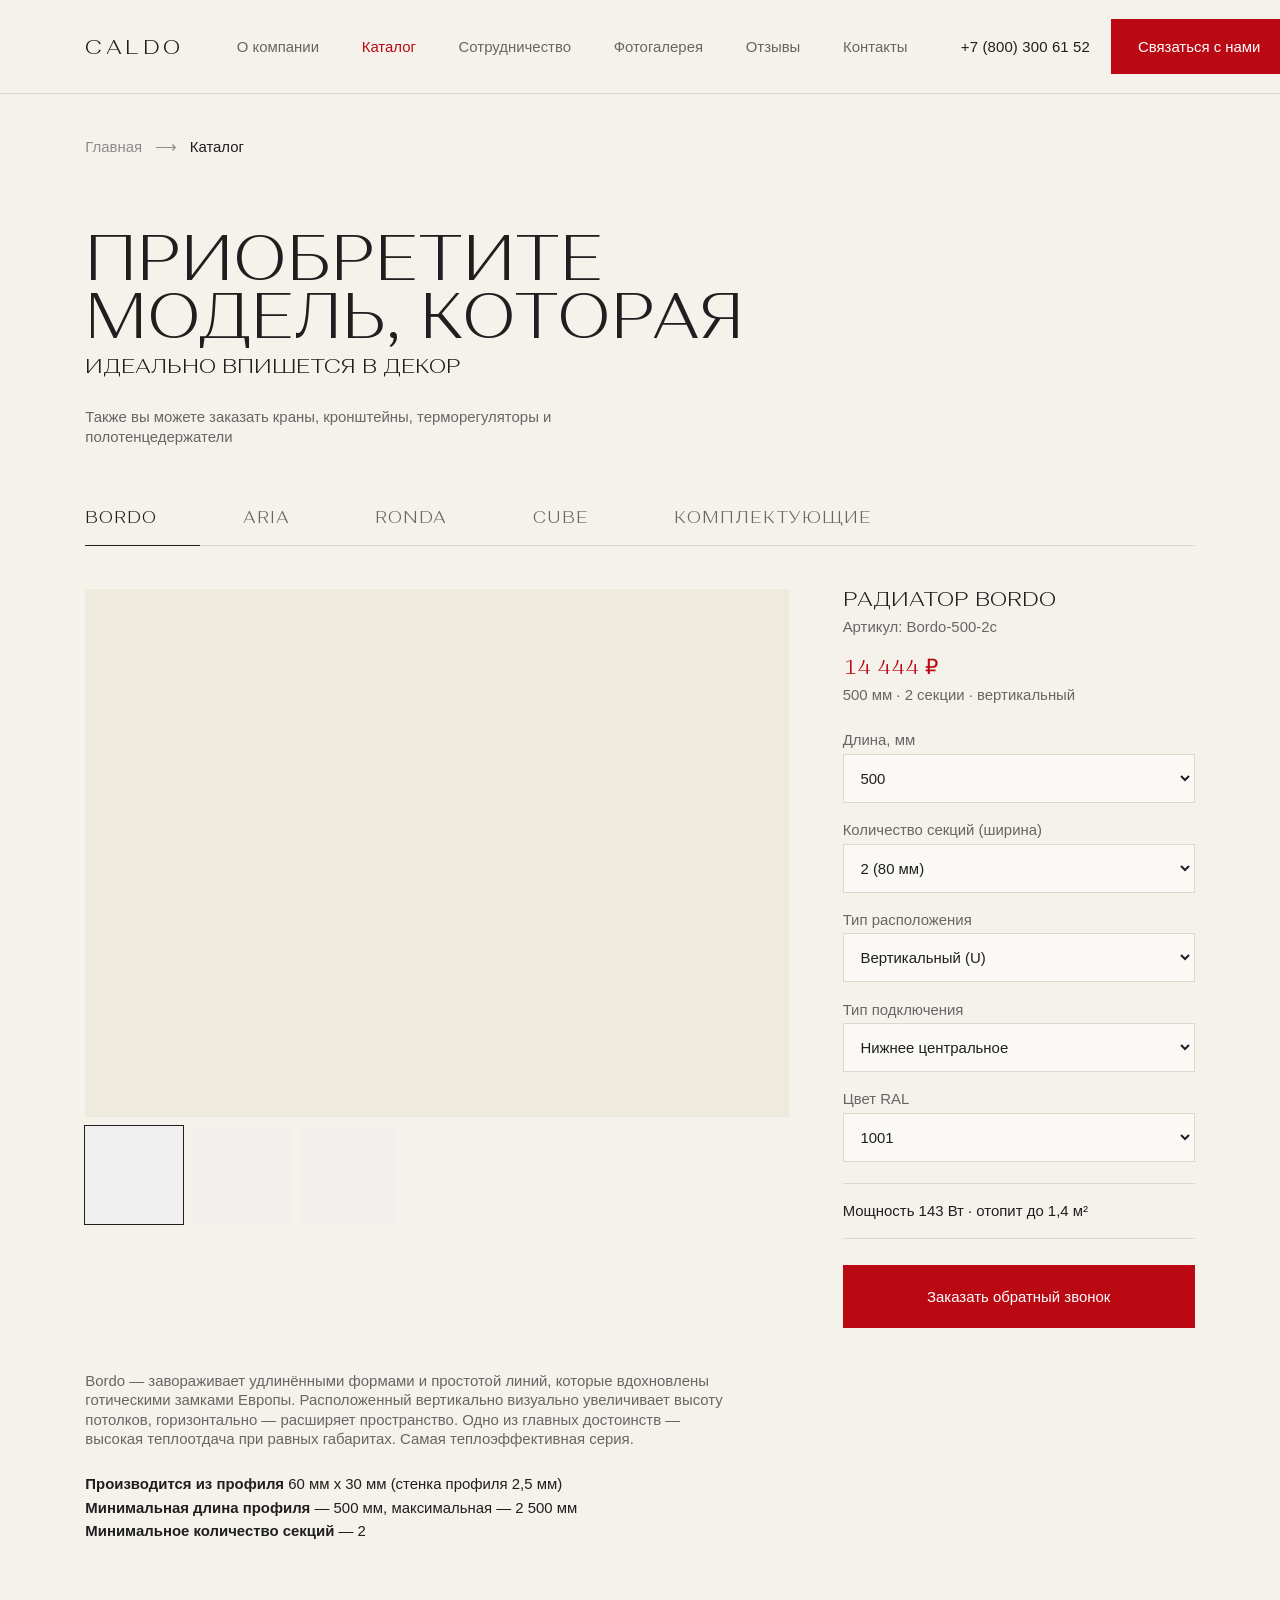
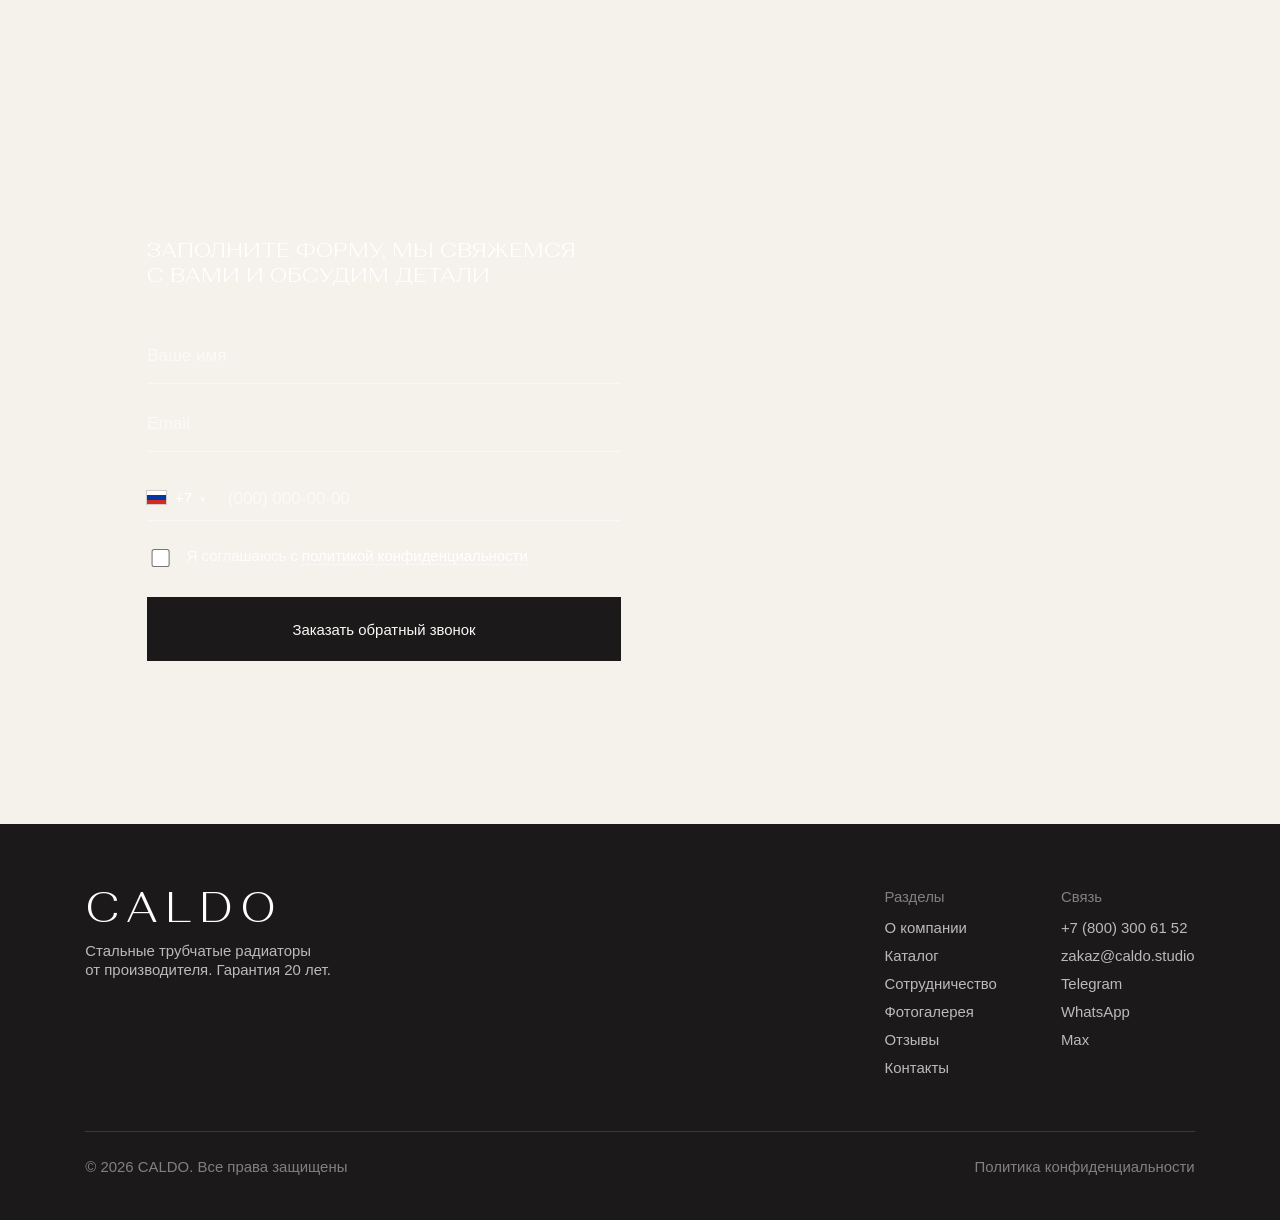
==== catalog.html @ fa59ad62 "Согласие на тёмной форме белым" ====
<!DOCTYPE html>
<html lang="ru">
<head>
<meta charset="utf-8">
<meta name="viewport" content="width=device-width, initial-scale=1">
<title>Каталог радиаторов CALDO — Bordo, Aria, Ronda, Cube</title>
<meta name="description" content="Четыре серии стальных трубчатых радиаторов: Bordo, Aria, Ronda, Cube. Длина 500–2500 мм, от 2 секций, любой цвет по каталогу RAL. Расчёт стоимости на месте.">

<!-- Tilda Sans — тот же источник, что и на текущем сайте caldo.studio.
     Подключён неблокирующим способом: если CDN тормозит, страница всё равно
     рисуется, а на машинах с установленным Tilda Sans шрифт берётся локально. -->
<link rel="preconnect" href="https://static.tildacdn.com" crossorigin>
<link rel="stylesheet" href="https://static.tildacdn.com/css/fonts-tildasans.css" media="print" onload="this.media='all'">
<noscript><link rel="stylesheet" href="https://static.tildacdn.com/css/fonts-tildasans.css"></noscript>
<link rel="stylesheet" href="assets/site.css?v=48">
</head>

<body>
<script>
/* Масштаб макета под ширину окна — то же, что делает модуль ANNEXX на сайте:
   сетка 1200 растягивается на всё окно. Ниже 1200 масштаб не трогаем,
   там работают брейкпоинты. */
(function () {
  var root = document.documentElement;
  function fit() {
    var w = root.clientWidth;
    root.style.setProperty('--k', w >= 1200 ? (w / 1200).toFixed(4) : '1');
  }
  fit();
  addEventListener('resize', fit, { passive: true });
})();
</script>

<header class="header header--solid header--static" id="header">
  <div class="shell header__inner">
    <a class="logo" href="index.html" aria-label="CALDO — на главную">Caldo</a>

    <nav class="nav" aria-label="Основная навигация">
      <ul class="nav__list">
        <li class="nav__item"><a class="nav__link" href="index.html">О компании</a></li>
    <li class="nav__item"><a class="nav__link" href="catalog.html" aria-current="page">Каталог</a></li>
    <li class="nav__item"><a class="nav__link" href="partners.html">Сотрудничество</a></li>
    <li class="nav__item"><a class="nav__link" href="gallery.html">Фотогалерея</a></li>
    <li class="nav__item"><a class="nav__link" href="reviews.html">Отзывы</a></li>
    <li class="nav__item"><a class="nav__link" href="contacts.html">Контакты</a></li>
      </ul>
    </nav>

    <div class="header__aside">
      <a class="header__phone" href="tel:+78003006152">+7 (800) 300 61 52</a>
      <a class="btn btn--primary" href="contacts.html">Связаться с нами</a>
      <button class="burger" id="burger" type="button" aria-expanded="false" aria-controls="menu" aria-label="Открыть меню разделов">
        <span></span><span></span><span></span>
      </button>
    </div>
  </div>
</header>

<div class="overlay" id="menu" data-open="false" aria-label="Разделы сайта">
  <ul class="overlay__list">
    <li><a class="overlay__link" href="index.html">О компании</a></li>
    <li><a class="overlay__link" href="catalog.html" aria-current="page">Каталог</a></li>
    <li><a class="overlay__link" href="partners.html">Сотрудничество</a></li>
    <li><a class="overlay__link" href="gallery.html">Фотогалерея</a></li>
    <li><a class="overlay__link" href="reviews.html">Отзывы</a></li>
    <li><a class="overlay__link" href="contacts.html">Контакты</a></li>
  </ul>
  <div class="overlay__contacts">
    <a href="tel:+78003006152">+7 (800) 300 61 52</a>
    <a href="mailto:zakaz@caldo.studio">zakaz@caldo.studio</a>
    <div class="overlay__messengers">
      <a href="https://t.me/caldo_studio" rel="noopener">Telegram</a>
      <a href="https://wa.me/79301040169" rel="noopener">WhatsApp</a>
      <a href="https://max.ru/id760404427099_bot" rel="noopener">Max</a>
    </div>
    <a class="btn btn--primary" href="contacts.html">Связаться с нами</a>
  </div>
</div>

<main id="top" class="page">
  <!-- Хлебные крошки: одинаковые на всех внутренних страницах -->
  <div class="shell">
    <p class="crumbs"><a href="index.html">Главная</a><span aria-hidden="true">⟶</span>Каталог</p>
  </div>

<!-- ============ ЛИНЕЙКИ ============
       Переделка блоков rec819904313 (заголовок) + rec819904314 (табы)
       + карточка серии t744 + описание t030 + аккордеоны t585.
       Правки по ТЗ: порядок Bordo → Aria → Ronda → Cube; вместо корзины
       «Заказать обратный звонок»; схемы подключения убраны; «купить» → «заказать». -->
  <section class="section" id="catalog">
    <div class="shell">
      <span class="section__label">Линейки</span>
      <h2 class="section__title">Приобретите модель, которая</h2>
      <p class="section__sub">идеально впишется в декор</p>
      <p class="section__note">
        Также вы можете заказать краны, кронштейны, терморегуляторы и полотенцедержатели
      </p>

      <!-- ПРАВКА ПО ТЗ: порядок серий по популярности. На сайте Ronda идёт первой -->
      <div class="tabs" role="tablist" aria-label="Линейки радиаторов">
        <button class="tab" role="tab" data-series="bordo" aria-selected="true">BORDO</button>
        <button class="tab" role="tab" data-series="aria" aria-selected="false">ARIA</button>
        <button class="tab" role="tab" data-series="ronda" aria-selected="false">RONDA</button>
        <button class="tab" role="tab" data-series="cube" aria-selected="false">CUBE</button>
        <button class="tab" role="tab" data-series="parts" aria-selected="false">КОМПЛЕКТУЮЩИЕ</button>
      </div>

      <div class="product" id="product">
        <div class="product__media">
          <div class="product__photo" id="prod-photo" role="img" aria-label="Фотография радиатора"></div>
          <div class="product__thumbs" id="prod-thumbs"></div>
        </div>

        <div class="product__info">
          <h3 class="product__name" id="prod-name">Радиатор Bordo</h3>
          <div class="product__sku" id="prod-sku">Артикул: Bordo-500-2c</div>

          <div class="product__price" id="prod-price">14 444 ₽</div>
          <div class="product__pricenote" id="prod-pricenote">500 мм · 2 секции · вертикальный</div>

          <div class="opts" id="prod-opts"></div>

          <!-- ПРАВКА ПО ТЗ: мощность на сайте — выпадающий список из ~120 значений,
               где доступно одно. Это результат расчёта, а не выбор: выводим строкой. -->
          <div class="product__result" id="prod-power">Мощность 143 Вт · отопит до 1,4 м²</div>

          <!-- ПРАВКА ПО ТЗ: вместо «Добавить в корзину» -->
          <a class="btn btn--primary btn--lg product__cta" href="contacts.html">Заказать обратный звонок</a>
        </div>
      </div>

      <!-- Текстовая часть как в оригинале: абзац про серию, три строки
           параметров с полужирными подписями, ниже примечания.
           Аккордеоны «Схемы подключения» и «Примеры в интерьере» убраны по ТЗ. -->
      <div class="product__desc" id="prod-desc"></div>
      <div class="params" id="prod-params"></div>
      <div class="notes" id="prod-notes"></div>

      <!-- ПРАВКА ПО ТЗ: «Схемы подключения» и «Примеры в интерьере» со старого
           сайта убраны целиком. -->

      <p class="note-warn" id="prod-warn"></p>
    </div>
  </section>

  <!-- Заявка. Тот же блок, что на контактах: снимок во всю полосу,
       форма поверх слева. -->
  <section class="section section--cform">
    <div class="cform">
      <div class="cform__ph" role="img" aria-label="Радиатор CALDO на тёмной стене"
           style="background-image: url('https://static.tildacdn.com/tild3236-3963-4439-b230-333036323033/ronda_1920_768_2.png')"></div>
      <div class="cform__inner">
        <p class="cform__lead">Заполните форму, мы&nbsp;свяжемся с&nbsp;вами и&nbsp;обсудим детали</p>
        <form class="form form--dark cform__form" novalidate>
          <div class="field">
            <label class="visually-hidden" for="cat-name">Ваше имя</label>
            <input id="cat-name" name="name" type="text" autocomplete="name" placeholder="Ваше имя" required>
          </div>
          <div class="field">
            <label class="visually-hidden" for="cat-email">Email</label>
            <input id="cat-email" name="email" type="email" autocomplete="email" placeholder="Email">
          </div>
          <div class="field field--phone">
            <label class="visually-hidden" for="cat-phone">Телефон</label>
            <span class="field__code" aria-hidden="true">+7</span>
            <input id="cat-phone" name="phone" type="tel" autocomplete="tel" placeholder="(000) 000-00-00" required>
          </div>
          <label class="consent">
            <input type="checkbox" name="consent" required>
            <span>Я соглашаюсь с <a href="#">политикой конфиденциальности</a></span>
          </label>
          <button class="btn btn--dark btn--lg" type="submit">Заказать обратный звонок</button>
        </form>
      </div>
    </div>
  </section>
</main>

<footer class="footer">
  <div class="shell">
    <div class="footer__top">
      <div>
        <div class="footer__logo">Caldo</div>
        <p>Стальные трубчатые радиаторы<br>от производителя. Гарантия 20 лет.</p>
      </div>
      <div class="footer__cols">
        <div class="footer__col">
          <h4>Разделы</h4>
          <ul>
            <li><a href="index.html">О компании</a></li>
            <li><a href="catalog.html">Каталог</a></li>
            <li><a href="partners.html">Сотрудничество</a></li>
            <li><a href="gallery.html">Фотогалерея</a></li>
            <li><a href="reviews.html">Отзывы</a></li>
            <li><a href="contacts.html">Контакты</a></li>
          </ul>
        </div>
        <div class="footer__col">
          <h4>Связь</h4>
          <ul>
            <li><a href="tel:+78003006152">+7 (800) 300 61 52</a></li>
            <li><a href="mailto:zakaz@caldo.studio">zakaz@caldo.studio</a></li>
            <li><a href="https://t.me/caldo_studio" rel="noopener">Telegram</a></li>
            <li><a href="https://wa.me/79301040169" rel="noopener">WhatsApp</a></li>
            <li><a href="https://max.ru/id760404427099_bot" rel="noopener">Max</a></li>
          </ul>
        </div>
      </div>
    </div>
    <div class="footer__bottom">
      <span>© 2026 CALDO. Все права защищены</span>
      <a href="#">Политика конфиденциальности</a>
    </div>
  </div>
</footer>

<script src="assets/site.js?v=48"></script>
</body>
</html>
---- assets/site.css ----
/* ============================================================
   CALDO · прототип по ТЗ
   Токены — из дизайн-системы CALDO (31 переменная, см. AUDIT_LEGACY.md)
   ============================================================ */

/* Alethia Next — лицензионный веб-шрифт из поставки клиента.
   Лицензия: prototype/fonts/Web Font EULA 1.7.1.txt */
@font-face {
  font-family: 'Alethia Next Web';
  /* Файл взят с сайта клиента: поставка в prototype/fonts была другой
     сборкой — та же гарнитура, но у́же на 13 %, из-за чего заголовки
     набирались короче оригинала и иначе переносились. */
  src: url('../fonts/AlethiaNext-Light.woff') format('woff'),
       url('../fonts/alethianext-light-webfont.woff2') format('woff2');
  font-weight: 300;
  font-style: normal;
  font-display: swap;
}
/* Курсив: им набраны буквы «а» в «функционАльность» и «годА» — на сайте
   это отдельный шрифтовой файл, а не наклон, сделанный браузером */
@font-face {
  font-family: 'Alethia Next Web';
  src: url('../fonts/AlethiaNext-LightIta.woff') format('woff'),
       url('../fonts/alethianext-lightitalic-webfont.woff2') format('woff2');
  font-weight: 300;
  font-style: italic;
  font-display: swap;
}

:root {
  /* --- цвет: палитра ДС --- */
  --primary:      #1f1f1f;
  --dark:         #1b1919;
  --dark-hover:   #363636;
  --mid:          #3b3b3b;
  --muted:        #666666;
  --disabled:     #8c8c8c;
  --border:       #ded7cb;   /* тёплая граница вместо нейтральной */
  /* ТЗ: «тёплый оттенок бежеватый, но тогда ВЕЗДЕ, на всех блоках».
     На сайте бежа нет: 30 блоков залиты #f7f9f8, а body — чистый #ffffff,
     он и просвечивает «белыми участками». Здесь один фон на всю страницу. */
  --bg-light:     #f5f2ec;   /* основной беж */
  --bg-subtle:    #efeade;   /* беж на полтона глубже — подложки */
  --card:         #fbf9f5;   /* поверхности: карточки, поля, селекты */
  --white:        #ffffff;
  --accent:       #bb0914;   /* фирменный красный ДС */
  --accent-dark:  #8f0710;

  /* --- шкала отступов ДС --- */
  --s1: 4px;  --s2: 8px;  --s3: 12px; --s4: 16px; --s5: 20px;
  --s6: 24px; --s8: 30px; --s10: 40px; --s12: 50px;
  --s16: 60px; --s20: 80px; --s24: 100px;

  --radius-none: 0;
  --radius-sm: 4px;
  --radius-full: 9999px;

  --shell: 1200px;              /* ДС: контейнер 1200 */
  --gutter: var(--s20);         /* ДС: поле слева 80 */


  /* Рёбра: шаг вертикальных волосков = ритм секций радиатора */
  --rib-color: rgba(31, 31, 31, .07);

  /* Главная картинка. Заменяется одной строкой, когда заказчик пришлёт 3D. */
  /* Снимок первого экрана заменён по ТЗ: радиатор виден чётко */
  --hero-image: url('img/hero-kitchen.png');   /* путь считается от site.css */

  --font-display: 'Alethia Next Web', 'Alethia Next', 'AlethiaNext', Georgia, serif;
  --font-body: 'TildaSans', 'Tilda Sans', -apple-system, 'Segoe UI', Roboto, sans-serif;

  --header-h: 88px;
}

*, *::before, *::after { box-sizing: border-box; }

html { scroll-behavior: smooth; scroll-padding-top: var(--header-h); }
@media (prefers-reduced-motion: reduce) { html { scroll-behavior: auto; } }

/* ============================================================
   Масштаб макета. На сайте стоит модуль ANNEXX: макет нарисован на
   сетке 1200 и растягивается на всю ширину окна — при окне 1424
   всё крупнее в 1,19 раза. Без этого прототип выглядит у́же оригинала.
   Коэффициент считает скрипт внизу страницы.
   ============================================================ */
html { overflow-y: scroll; }   /* иначе появление полосы меняет ширину и масштаб пляшет */
body { zoom: var(--k, 1); }

body {
  margin: 0;
  background: var(--bg-light);
  color: var(--primary);
  font-family: var(--font-body);
  font-weight: 300;
  font-size: 14px;    /* ДС: основной текст 14 / 18 */
  line-height: 1.3;
  -webkit-font-smoothing: antialiased;
}

img { max-width: 100%; display: block; }
a { color: inherit; }

:focus-visible {
  outline: 2px solid var(--accent);
  outline-offset: 3px;
}

.shell {
  width: 100%;
  max-width: var(--shell);
  margin-inline: auto;
  padding-inline: var(--gutter);
}

.visually-hidden {
  position: absolute; width: 1px; height: 1px;
  margin: -1px; padding: 0; overflow: hidden;
  clip: rect(0 0 0 0); white-space: nowrap; border: 0;
}

/* ============================================================
   Шапка
   Решение по навигации: >=960 — полоса, <960 — бургер и оверлей.
   Представления взаимоисключающие, дублирования нет.
   ============================================================ */
.header {
  position: fixed;
  inset: 0 0 auto 0;
  z-index: 100;
  height: var(--header-h);
  display: flex;
  align-items: center;
  transition: background-color .3s ease, border-color .3s ease;
  border-bottom: 1px solid transparent;
}
.header--solid {
  background: rgba(245, 242, 236, .92);
  backdrop-filter: blur(12px);
  border-bottom-color: var(--border);
}
.header__inner {
  display: flex;
  align-items: center;
  gap: var(--s8);
  width: 100%;
}

.logo {
  font-family: var(--font-display);
  font-weight: 300;
  font-size: 20px; line-height: 1;
  letter-spacing: .16em;
  text-transform: uppercase;
  text-decoration: none;
  color: var(--white);
  transition: color .3s ease;
  flex: 0 0 auto;
}
.header--solid .logo { color: var(--primary); }

.nav { margin-inline: auto; }
.nav__list {
  display: flex;
  align-items: center;
  list-style: none;
  margin: 0;
  padding: 0;
}
.nav__link {
  display: block;
  padding: var(--s2) var(--s5);
  font-size: 14px;
  line-height: 1.3;
  white-space: nowrap;           /* «О компании» ломалось на две строки */
  text-decoration: none;
  color: rgba(255,255,255,.88);
  transition: color .2s ease;
}
.header--solid .nav__link { color: var(--muted); }
.nav__link:hover { color: var(--white); }
.header--solid .nav__link:hover { color: var(--accent); }

.header__aside {
  display: flex;
  align-items: center;
  gap: var(--s5);
  flex: 0 0 auto;
}
.header__phone {
  font-size: 14px;
  letter-spacing: .01em;
  text-decoration: none;
  white-space: nowrap;
  color: var(--white);
  transition: color .2s ease;
}
.header--solid .header__phone { color: var(--primary); }
.header__phone:hover { color: var(--accent); }

/* Кнопки */
.btn {
  display: inline-flex;
  align-items: center;
  justify-content: center;
  gap: var(--s2);
  padding: 16px var(--s6);
  line-height: 18px;
  border: 1px solid transparent;
  border-radius: var(--radius-none);
  font-family: var(--font-body);
  font-weight: 300;
  font-size: 14px;   /* ДС: кнопка TildaSans 14 */
  text-decoration: none;
  white-space: nowrap;
  cursor: pointer;
  transition: background-color .2s ease, color .2s ease, border-color .2s ease;
}
.btn--primary { background: var(--accent); color: var(--white); }
.btn--primary:hover { background: var(--accent-dark); }
.btn--light { background: var(--card); color: var(--primary); }
/* Было: на ховере кнопка становилась почти чёрной и растворялась
   в тёмном первом экране. Красный виден на любой подложке. */
.btn--light:hover { background: var(--accent); color: var(--white); }
.btn--dark { background: var(--primary); color: var(--card); }
.btn--dark:hover { background: #363636; color: var(--white); }
.btn--ghost { background: transparent; color: var(--primary); border-color: var(--primary); }
.btn--ghost:hover { background: var(--primary); color: var(--white); }
.btn--lg { padding: 20px var(--s10); font-size: 14px; }

/* Бургер */
.burger {
  display: none;
  width: 44px; height: 44px;
  padding: 0;
  background: none;
  border: 0;
  cursor: pointer;
  position: relative;
}
.burger span {
  position: absolute;
  left: 10px;
  width: 24px; height: 1px;
  background: var(--white);
  transition: transform .3s ease, opacity .2s ease, background-color .3s ease;
}
.header--solid .burger span { background: var(--primary); }
.burger span:nth-child(1) { top: 17px; }
.burger span:nth-child(2) { top: 22px; }
.burger span:nth-child(3) { top: 27px; }
.burger[aria-expanded="true"] span { background: var(--primary); }
.burger[aria-expanded="true"] span:nth-child(1) { transform: translateY(5px) rotate(45deg); }
.burger[aria-expanded="true"] span:nth-child(2) { opacity: 0; }
.burger[aria-expanded="true"] span:nth-child(3) { transform: translateY(-5px) rotate(-45deg); }

/* Поле в 80 держим только на широком экране — ДС даёт его для ≥1200 */
@media (max-width: 1199px) { :root { --gutter: var(--s10); } }

@media (max-width: 959px) {
  :root { --header-h: 72px; --gutter: var(--s5); }
  .nav, .header__aside .header__phone, .header__aside .btn { display: none; }
  /* бургер лежит внутри header__aside, поэтому вправо прижимаем сам
     блок: без этого он вставал вплотную к логотипу */
  .header__aside { margin-left: auto; }
  .burger { display: block; }
}

/* Мобильный оверлей — то же меню, второе состояние */
.overlay {
  position: fixed;
  inset: 0;
  z-index: 90;
  background: var(--bg-light);
  padding: calc(var(--header-h) + var(--s8)) var(--s5) var(--s10);
  display: flex;
  flex-direction: column;
  gap: var(--s6);
  overflow-y: auto;
  transform: translateX(100%);
  transition: transform .35s cubic-bezier(.4, 0, .2, 1);
}
.overlay[data-open="true"] { transform: translateX(0); }
.overlay__list { list-style: none; margin: 0; padding: 0; }
.overlay__list li + li { border-top: 1px solid var(--border); }
.overlay__link {
  display: block;
  padding: var(--s4) 0;
  font-family: var(--font-display);
  font-size: 24px;
  letter-spacing: .02em;
  text-transform: uppercase;
  text-decoration: none;
}
.overlay__contacts { display: flex; flex-direction: column; gap: var(--s3); margin-top: auto; }
.overlay__contacts a { text-decoration: none; font-size: 16px; }
.overlay__messengers { display: flex; gap: var(--s4); flex-wrap: wrap; }
.overlay__messengers a { font-size: 14px; color: var(--muted); }
@media (min-width: 960px) { .overlay { display: none; } }

/* ============================================================
   Первый экран
   ТЗ: картинка по длине на страницу, фокус на радиатор,
   заголовок с кнопкой действия, подложка под текстом.
   ============================================================ */
.hero {
  position: relative;
  min-height: calc(100svh / var(--k, 1));
  display: flex;
  align-items: flex-end;
  overflow: hidden;
  color: var(--white);
}
.hero__media {
  position: absolute;
  inset: 0;
  background-image: var(--hero-image);
  background-size: cover;
  background-position: 62% center;   /* кадр держит радиатор в правой трети */
  transform: scale(1.06);
  animation: heroZoom 1.6s cubic-bezier(.22, 1, .36, 1) forwards;
}
@keyframes heroZoom { to { transform: scale(1); } }

/* На телефоне кадр 1:1 обрезается по высоте, и при 62 % в окно попадала
   кухня, а радиатор уходил за правый край. Смещаем кадр на него — ТЗ
   требует, чтобы на первом экране был виден именно радиатор. */
@media (max-width: 639px) {
  .hero__media { background-position: 78% 45%; }
}

/* Подложка: слева плотнее — там текст. Требование ТЗ про читаемость. */
.hero__scrim {
  position: absolute;
  inset: 0;
  background:
    /* слева, под текстом, интерьер уходит в тень; справа радиатор остаётся
       в фокусе — затемнение туда почти не доходит */
    linear-gradient(96deg, rgba(20,19,19,.88) 0%, rgba(20,19,19,.78) 30%, rgba(20,19,19,.42) 52%, rgba(20,19,19,.06) 68%, rgba(20,19,19,0) 82%),
    linear-gradient(180deg, rgba(20,19,19,.45) 0%, rgba(20,19,19,0) 26%, rgba(20,19,19,0) 68%, rgba(20,19,19,.4) 100%);
}
.hero__inner {
  position: relative;
  z-index: 2;
  width: 100%;
  padding-top: calc(var(--header-h) + var(--s16));
  padding-bottom: var(--s10);
}
.hero__content { max-width: 780px; }

.eyebrow {
  display: block;
  font-size: 14px; line-height: 17px;    /* ДС: надзаголовок */
  color: rgba(255,255,255,.72);
  margin: 0 0 var(--s6);
}
.hero__title {
  font-family: var(--font-display);
  font-weight: 300;
  font-size: 104px;
  line-height: .96;
  letter-spacing: -.01em;
  text-transform: uppercase;
  margin: 0 0 var(--s6);
  text-shadow: 0 2px 40px rgba(27,25,25,.35);
}
.hero__lead {
  font-size: 20px; line-height: 18px;    /* ДС: подзаголовок 20 / 18 */
  color: rgba(255,255,255,.9);
  max-width: none;
  margin: 0 0 var(--s10);
}
.hero__actions {
  display: flex;
  align-items: center;
  gap: var(--s6);
  flex-wrap: wrap;
}
.hero__phone {
  font-size: 14px; line-height: 18px;
  text-decoration: none;
  color: var(--white);
  border-bottom: 1px solid rgba(255,255,255,.35);
  padding-bottom: 2px;
  transition: border-color .2s ease;
}
.hero__phone:hover { border-bottom-color: var(--white); }

/* Появление первого экрана */
.reveal { opacity: 0; transform: translateY(18px); animation: reveal .8s cubic-bezier(.22,1,.36,1) forwards; }
.reveal--1 { animation-delay: .15s; }
.reveal--2 { animation-delay: .28s; }
.reveal--3 { animation-delay: .40s; }
.reveal--4 { animation-delay: .52s; }
@keyframes reveal { to { opacity: 1; transform: none; } }

@media (prefers-reduced-motion: reduce) {
  .reveal { opacity: 1; transform: none; animation: none; }
  .hero__media { transform: none; animation: none; }
  .overlay { transition: none; }
}

/* ============================================================
   Секции-заглушки под остальные разделы ТЗ
   ============================================================ */
.section {
  position: relative;
  z-index: 2;
  padding-block: 50px 100px;    /* ДС: линия-разделитель на 50 от верха блока */
}
/* Разделитель над блоком: короткая линия ~700, а не полоса во всю ширину */
.rule, .section > .shell::before {
  content: "";
  display: block; height: 1px;
  width: calc(100% + var(--gutter));   /* от поля до края окна, как в оригинале */
  background: var(--primary); opacity: .1;
  margin-bottom: 31px;          /* ДС: надзаголовок на 81 */
}
#about > .shell::before { content: none; }
#about { padding-top: 0; }   /* артборд сам держит вертикаль от нуля */

.section__head {
  display: flex;
  align-items: baseline;
  justify-content: space-between;
  gap: var(--s6);
  flex-wrap: wrap;
  margin-bottom: var(--s10);
}
/* ДС: надзаголовок раздела — TildaSans 14/17, opacity .45, обычный регистр */
.section__label {
  display: block;
  font-size: 14px;
  line-height: 17px;
  color: var(--primary);
  opacity: .45;
}
.section__title {
  font-family: var(--font-display);
  font-weight: 300;
  font-size: 60px;                       /* ДС: 60 / 40 / 40 / 28 */
  line-height: .9;
  text-transform: uppercase;
  max-width: 700px;             /* ДС: перенос как в оригинале */
  margin: var(--s10) 0 0;       /* ДС: надзаголовок 81 → H2 138 */
  flex: 1 1 100%;
}
.section__sub {
  font-family: var(--font-display);
  font-weight: 300;
  font-size: 20px;                       /* ДС: 20 / 18 / 18 / 16 */
  line-height: .9;
  text-transform: uppercase;
  max-width: 700px;
  margin: 10px 0 var(--s8);     /* ДС: H2 246 → подзаголовок 256 */
}
.section__note { max-width: 62ch; color: var(--muted); font-size: 14px; line-height: 1.3; margin: 0 0 var(--s8); }


/* ============================================================
   О компании — артборд rec819904307 по координатам сетки 1200.
   Замерено с живого сайта: высота блока 911, фото 80/29 и 780/312,
   линия 416/40, надзаголовок 81, H2 138 шириной 580, подзаголовок 256,
   стрелки 409, абзацы 443, цифры 548 и 700, линии 612 и 764.
   ============================================================ */
.abx { position: relative; width: 1200px; height: 911px; margin-inline: auto; overflow: hidden; }
.abx > * { position: absolute; margin: 0; }

.abx__ph { background-size: cover; background-position: center; }
.abx__ph--1 { left: 80px;  top: 29px;  width: 270px; height: 360px; }
.abx__ph--2 { left: 780px; top: 312px; width: 342px; height: 410px; }

.abx__rule  { left: 416px; top: 40px;  width: 1200px; height: 1px; background: var(--primary); opacity: .1; }
.abx__label { left: 416px; top: 81px;  width: 300px; }
.abx__title { left: 410px; top: 138px; width: 580px; }
.abx__sub   { left: 414px; top: 256px; width: 430px; }
.abx__sub em { font-style: italic; }

.abx__arrow { width: 22px; height: 22px; color: var(--primary); top: 409px; }
.abx__arrow--1 { left: 75px; }
.abx__arrow--2 { left: 411px; }

.abx__p { top: 443px; font-size: 14px; line-height: 18px; }
.abx__p--1 { left: 80px;  width: 258px; }
.abx__p--2 { left: 416px; width: 298px; }

/* Пара «цифра — линия — подпись». Координаты из артборда: 548 и 700
   по вертикали, 77 и 412 по горизонтали. */
.abx__stat { display: grid; gap: 0; align-content: start; width: 260px; }
.abx__stat--1 { left: 77px;  top: 548px; }
.abx__stat--2 { left: 412px; top: 548px; }
.abx__stat--3 { left: 76px;  top: 700px; }
.abx__stat--4 { left: 412px; top: 700px; }

.abx__v {
  font-family: var(--font-display); font-weight: 300;
  font-size: 60px; line-height: 54px;
  font-variant-numeric: tabular-nums;
}

.abx__stat .abx__hr { position: static; width: 250px; margin: var(--s5) 0 var(--s3); }
.abx__hr { width: 250px; height: 1px; border: 0; background: var(--primary); opacity: .1; }

.abx__c { font-size: 14px; line-height: 18px; }

/* Ниже 1200 артборд разворачивается в поток.
   Фотографии уходят вниз, под цифры: на узком экране снимок над
   заголовком висел сам по себе — непонятно, к какому блоку он
   относится. В оригинале мобильной версии фото тоже идёт после цифр,
   как иллюстрация к уже прочитанному. */
@media (max-width: 1199px) {
  .abx {
    width: auto; height: auto; padding-inline: var(--gutter);
    display: grid; grid-template-columns: 1fr 1fr; gap: var(--s8) var(--s10);
    align-items: start;
  }
  .abx > * { position: static !important; width: auto !important; }
  /* Порядок — как в мобильной версии сайта: заголовок, оба абзаца со
     стрелками, первый снимок, цифры, второй снимок. Цифры идут по
     колонкам десктопа (20 000 и 215 слева, 6 500 и 50 справа), а не
     построчно — иначе на планшете пары разъезжаются. */
  .abx__rule     { order: 1; grid-column: 1 / span 2; }
  .abx__label    { order: 2; grid-column: 1 / span 2; }
  .abx__title    { order: 3; grid-column: 1 / span 2; }
  .abx__sub      { order: 4; grid-column: 1 / span 2; }
  .abx__arrow--1 { order: 5; }
  .abx__p--1     { order: 6; }
  .abx__arrow--2 { order: 7; }
  .abx__p--2     { order: 8; }
  .abx__ph--1    { order: 9;  grid-column: 1 / span 2; }
  .abx__stat--1  { order: 10; }
  .abx__stat--3  { order: 11; }
  .abx__stat--2  { order: 12; }
  .abx__stat--4  { order: 13; }
  .abx__ph--2    { order: 14; grid-column: 1 / span 2; }
  /* Вертикальный кадр 3:4 занимал почти весь экран телефона */
  .abx__ph { height: auto !important; aspect-ratio: 4 / 3; }
  .abx__arrow { width: 22px !important; height: 22px; margin-bottom: calc(-1 * var(--s4)); }
  .abx__stat .abx__hr { width: 100%; }
}
@media (max-width: 639px) {
  .abx { grid-template-columns: 1fr; }
  .abx > * { grid-column: 1; }
}

/* ============================================================
   Преимущества — композиция сайта, но короче оригинала:
   свой разделитель и заголовок, вертикальная линия с красным
   маркером посередине, пункты справа от неё, фотографии по краям.
   Кегли пунктов — как в оригинале: 16 / 21 капсом и 14 / 18.
   ============================================================ */
.advs { margin-top: var(--s24); }
.advs__lead {
  font-family: var(--font-display); font-weight: 300;
  font-size: 20px; line-height: 18px;    /* ДС: подзаголовок */
  text-transform: uppercase;
  max-width: 700px;
  margin: 10px 0 0;
}
.advs__body {
  display: grid;
  grid-template-columns: 340px 1fr 300px;
  column-gap: var(--s12);
  align-items: start;
  margin-top: var(--s16);
}
.advs__media { display: grid; gap: var(--s12); }
.advs__media--r { padding-top: var(--s24); }
.advs__ph { background-size: cover; background-position: center; }

/* Лента пунктов: линия слева, маркер едет по ней при скролле */
.advs__list {
  position: relative;
  border-left: 1px solid var(--border);
  padding-left: var(--s10);
  display: grid; gap: var(--s16);
}
.advs__list .adv__runner { position: absolute; left: -7px; top: 0; }

/* ============================================================
   О продукции — один блок вместо трёх кусков вразброс.
   Три колонки сетки 1200: факты · гарантия · сертификат.
   Гарантия набрана тем же приёмом, что цифры «О компании»
   (ui/counter из UI Kit: Alethia 60), поэтому блок читается
   как часть страницы, а не как вставка.
   ============================================================ */
.prod { margin-top: var(--s24); }
.prod__body {
  display: grid; grid-template-columns: 500px 1fr;
  column-gap: 0; align-items: start;
  margin-top: var(--s8);
}
.prod__col { display: grid; align-content: start; }
.prod__col--facts { width: 460px; }
.prod__col--term  { width: 300px; }

/* Поинты «О продукции»: величина — что это — пояснение.
   Тот же приём, что в уровнях вознаграждения, только вдвое мельче:
   30 против 60, блок вспомогательный и не должен спорить с заголовком. */
.prod__points {
  list-style: none; margin: 0; padding: 0;
  display: grid; grid-template-columns: 1fr 1fr; gap: var(--s8) var(--s6);
}
.prod__points li { display: grid; gap: var(--s1); }
.prod__pt-v {
  font-family: var(--font-display); font-weight: 300;
  font-size: 30px; line-height: 27px;
  font-variant-numeric: tabular-nums;
}
.prod__pt-n { font-size: 14px; line-height: 18px; }
.prod__pt-t { font-size: 14px; line-height: 18px; color: var(--muted); }

/* Контакты коротко — вместо ссылки-повтора «Контакты» */
.prod__contacts {
  margin: var(--s10) 0 0;
  display: grid; grid-template-columns: 120px 1fr; gap: var(--s3) var(--s5);
  font-size: 14px; line-height: 18px;
}
.prod__contacts dt { color: var(--muted); }
.prod__contacts dd { margin: 0; }
.prod__contacts a { color: inherit; text-decoration: none; border-bottom: 1px solid var(--border); }
.prod__contacts a:hover { color: var(--accent); border-bottom-color: var(--accent); }

/* Заявка справа от фактов. Поля те же, что в форме контактов */
.prod__col--form { width: 460px; }
.prod__col--form .form { max-width: none; }
/* Надзаголовок — первая строка каждой колонки, поэтому «О продукции»
   и «Оставить заявку» стоят на одной линии */
.prod__col > .section__label { display: block; margin-bottom: var(--s8); }

@media (max-width: 1199px) {
  .prod__body { grid-template-columns: 1fr 1fr; row-gap: var(--s12); column-gap: var(--s10); }
  .prod__col--facts, .prod__col--form { width: auto; }
}
@media (max-width: 639px) {
  .prod__body { grid-template-columns: 1fr; }
}

/* Ниже 1200 фотографии и пункты чередуются — фото, пункт, фото, пункт,
   как в мобильной версии сайта. Раньше все четыре снимка стояли
   отдельными пачками до и после текста и ни к чему не относились.
   display: contents вынимает фото и пункты из своих контейнеров,
   и они становятся соседями в одной колонке. */
@media (max-width: 1199px) {
  /* align-items из базового правила — start; во флексе это схлопнуло бы
     фото по ширине до нуля, а с ним и высоту по aspect-ratio */
  .advs__body { display: flex; flex-direction: column; gap: var(--s10); align-items: stretch; }
  .advs__media, .advs__list { display: contents; }
  .advs__list .adv__runner { display: none; }   /* бегунок живёт на линии, а линии тут нет */
  .advs__media--r { padding-top: 0; }
  .advs__ph { aspect-ratio: 4 / 3 !important; }

  .advs__media--l .advs__ph:nth-of-type(1) { order: 1; }
  .advs__list .adv__item:nth-of-type(1)    { order: 2; }
  .advs__media--l .advs__ph:nth-of-type(2) { order: 3; }
  .advs__list .adv__item:nth-of-type(2)    { order: 4; }
  .advs__media--r .advs__ph:nth-of-type(1) { order: 5; }
  .advs__list .adv__item:nth-of-type(3)    { order: 6; }
  .advs__media--r .advs__ph:nth-of-type(2) { order: 7; }
  .advs__list .adv__item:nth-of-type(4)    { order: 8; }

  .prod__body { grid-template-columns: 1fr; row-gap: var(--s10); }
}
@media (max-width: 639px) {
  .docs__row { grid-template-columns: 1fr; }
}

/* Преимущества — композиция блока rec819904311: фотоколлаж по краям,
   в центре вертикальная линия с красным маркером и четыре пункта */
.adv__ph { background-size: cover; background-position: center; }
.adv__list { position: relative; }
/* Красный маркер едет по линии при скролле — как в оригинале */
.adv__runner {
  position: absolute;
  left: calc(-1 * var(--s8) - 7px + var(--s8) - 32px);
  left: -7px;
  top: 0;
  width: 13px; height: 13px;
  border-radius: 50%;
  background: var(--accent);
  will-change: transform;
}
.adv__item {
  position: relative;
  opacity: 0;
  transform: translateY(28px);
  transition: opacity .7s ease, transform .7s cubic-bezier(.22, 1, .36, 1);
}
.adv__item.is-in { opacity: 1; transform: none; }
.adv__ph { will-change: transform; }

@media (prefers-reduced-motion: reduce) {
  .adv__item { opacity: 1; transform: none; transition: none; }
  .adv__runner { display: none; }
}
.adv__title {
  display: block;
  font-family: var(--font-display); font-weight: 300;
  font-size: 16px; line-height: 21px;    /* ДС: 16 / 21 */
  text-transform: uppercase;
  margin-bottom: var(--s3);
}
.adv__text { display: block; font-size: 14px; line-height: 18px; color: var(--muted); }
.adv__text a { color: var(--accent); }

@media (max-width: 959px) {
  .adv { grid-template-columns: 1fr 1fr; column-gap: var(--s6); row-gap: var(--s10); }
  .adv__media { grid-template-columns: 1fr 1fr; gap: var(--s4); grid-column: 1 / span 2; margin-top: 0; }
  .adv__media--l { order: 1; }
  .adv__list { order: 2; grid-column: 1 / span 2; margin-top: 0; gap: var(--s12); }
  .adv__media--r { order: 3; }
}

/* Добавлено по ТЗ — в оригинале в блоке нет ни кнопки, ни ссылок */
.about__actions {
  display: flex; align-items: center; gap: var(--s6); flex-wrap: wrap;
  margin-top: var(--s16); padding-top: var(--s8);
  border-top: 1px solid var(--border);
}
.about__link { font-size: 14px; text-decoration: none; border-bottom: 1px solid var(--border); padding-bottom: 2px; }
.about__link:hover { color: var(--accent); border-bottom-color: var(--accent); }
.about__docs { margin-top: var(--s10); max-width: 60ch; }
.about__docs h3 {
  font-size: 14px; line-height: 17px;    /* ДС: надзаголовок */
  color: var(--disabled); font-weight: 300; margin: 0 0 var(--s3);
}
.about__docs p { margin: 0 0 var(--s4); color: var(--muted); }

/* Между 960 и 1199 колонки становятся тянущимися: фиксированные 336/364/342
   в контейнер уже не помещаются */
@media (max-width: 1199px) {
  .about { grid-template-columns: 1fr 1fr 300px; column-gap: var(--s8); }
  .about__photo--1 { width: auto; }
  .rule, .section > .shell::before { width: 100%; }
}

@media (max-width: 959px) {
  .about { grid-template-columns: 1fr 1fr; column-gap: var(--s10); row-gap: var(--s8); }
  .about__photo--1 { grid-column: 1 / span 2; aspect-ratio: 16 / 9; }
  .about__head { grid-column: 1 / span 2; grid-row: 2; }
  .about__col--1 { grid-row: 3; }
  .about__col--2 { grid-row: 3; }
  .about__photo--2 { grid-column: 1 / span 2; grid-row: 4; aspect-ratio: 16 / 9; }
  .about__fig--1, .about__fig--2 { grid-row: 5; }
  .about__fig--3, .about__fig--4 { grid-row: 6; }
}
@media (max-width: 479px) {
  .about { grid-template-columns: 1fr; }
  .about__photo--1, .about__head, .about__photo--2 { grid-column: 1; }
  .about__col--1, .about__col--2,
  .about__fig--1, .about__fig--2, .about__fig--3, .about__fig--4 { grid-column: 1; grid-row: auto; }
}


/* Кегли по брейкпоинтам — ДС. Раньше это делал clamp, но под масштабом
   макета vw-единицы считаются дважды, поэтому значения заданы явно. */
@media (max-width: 1199px) {
  .section__title, .about__value { font-size: 40px; line-height: 36px; }
  .section__sub, .about__subtitle { font-size: 18px; line-height: 16px; }
  .hero__title { font-size: clamp(40px, 7.2vw, 104px); }
}
@media (max-width: 639px) {
  .section__title, .about__value { font-size: 28px; line-height: 25px; }
  .section__sub, .about__subtitle { font-size: 16px; line-height: 14px; }
}

/* ============================================================
   Линейки — переделка блоков rec819904313 / rec819904314 / t744 / t030
   ============================================================ */
.tabs {
  display: flex; flex-wrap: wrap;
  border-bottom: 1px solid var(--border);
  margin: var(--s10) 0 var(--s10);
}
.tab {
  appearance: none; background: none; cursor: pointer;
  border: 0; border-bottom: 1px solid transparent; margin-bottom: -1px;
  font-family: var(--font-display); font-weight: 300;
  font-size: 16px; line-height: 21px; letter-spacing: .06em; text-transform: uppercase;
  color: var(--muted);
  padding: var(--s4) var(--s10) var(--s4) 0;
  transition: color .2s ease, border-color .2s ease;
}
.tab + .tab { padding-left: var(--s10); }
.tab:hover { color: var(--primary); }
.tab[aria-selected="true"] { color: var(--primary); border-bottom-color: var(--primary); }

.product { display: grid; grid-template-columns: 2fr 1fr; gap: var(--s12); align-items: start; }
.product__photo {
  aspect-ratio: 4 / 3;
  background-size: cover; background-position: center;
  background-color: var(--bg-subtle);
}
.product__thumbs { display: flex; gap: var(--s2); margin-top: var(--s2); }
.product__thumb {
  width: 92px; aspect-ratio: 1;
  background-size: cover; background-position: center;
  cursor: pointer; opacity: .55;
  border: 0; padding: 0;
  transition: opacity .2s ease, outline-color .2s ease;
  outline: 1px solid transparent;
}
.product__thumb:hover { opacity: .85; }
.product__thumb.is-on { opacity: 1; outline-color: var(--primary); }

.product__name {
  font-family: var(--font-display); font-weight: 300;
  font-size: 20px; line-height: 18px;    /* ДС: подзаголовок */
  text-transform: uppercase; margin: 0;
}
.product__sku { font-size: 14px; color: var(--muted); margin-top: var(--s2); }
.product__price {
  font-family: var(--font-display); font-weight: 300;
  font-size: 20px; line-height: 18px; font-variant-numeric: tabular-nums;
  color: var(--accent); margin-top: var(--s5);
}
.product__pricenote { font-size: 14px; color: var(--muted); margin-top: var(--s2); }

.opts { display: grid; gap: var(--s4); margin-top: var(--s6); }
.opt { display: grid; gap: var(--s1); }
.opt > span { font-size: 14px; color: var(--muted); }
.opt select {
  height: 46px; padding: 0 var(--s3);
  border: 1px solid var(--border); border-radius: var(--radius-none);
  background: var(--card); color: var(--primary);
  font-family: var(--font-body); font-weight: 300; font-size: 14px; line-height: 18px;
}
.opt select:focus { border-color: var(--primary); outline: none; }

.product__result {
  margin-top: var(--s5); padding: var(--s4) 0;
  border-top: 1px solid var(--border); border-bottom: 1px solid var(--border);
  font-size: 14px;
}
.product__cta { margin-top: var(--s6); width: 100%; }
.product__hint { font-size: 14px; color: var(--muted); margin: var(--s3) 0 0; }

.product__desc { margin-top: var(--s10); max-width: 78ch; color: var(--muted); }
.product__desc b { color: var(--primary); font-weight: 300; }
/* Параметры серии: подпись полужирная, значение обычным — как в оригинале */
.params { display: grid; gap: var(--s1); margin-top: var(--s6); font-size: 14px; line-height: 18px; }
.params p { margin: 0; }
.params b { font-weight: 600; }

/* Примечания под параметрами */
.notes { display: grid; gap: var(--s3); margin-top: var(--s6); font-size: 14px; line-height: 18px; }
.notes p { margin: 0; }


.stub {
  border: 1px dashed var(--border);
  padding: var(--s10);
  color: var(--disabled);
  font-size: 14px;
}

.rating { display: flex; align-items: baseline; gap: var(--s4); margin-bottom: var(--s6); }
.rating__score { font-family: var(--font-display); font-size: 60px; line-height: .9; }
.rating__meta { color: var(--muted); font-size: 14px; }
.sources { display: flex; gap: var(--s6); flex-wrap: wrap; margin-bottom: var(--s8); }
.sources a { font-size: 14px; }

/* Форма */
.form { display: grid; gap: var(--s4); max-width: 460px; }
.field { display: flex; flex-direction: column; gap: var(--s1); }
.field__label { font-size: 14px; color: var(--muted); }
.field__label i { font-style: normal; color: var(--accent); }
.field input {
  height: 52px;
  padding: 0 var(--s4);
  border: 1px solid var(--border);
  border-radius: var(--radius-none);
  background: var(--card);
  font-family: var(--font-body);
  font-weight: 300;
  font-size: 16px;
  color: var(--primary);
}
.field input:focus { border-color: var(--primary); outline: none; }
.consent { display: flex; gap: var(--s3); align-items: flex-start; font-size: 14px; color: var(--muted); }
.consent input { margin-top: 3px; }

.contacts-grid { display: grid; grid-template-columns: 1fr 1fr; gap: var(--s16); }
@media (max-width: 959px) { .contacts-grid { grid-template-columns: 1fr; gap: var(--s10); } }
.contact-block + .contact-block { margin-top: var(--s8); }
.contact-block h3 {
  font-size: 14px; line-height: 17px;    /* ДС: надзаголовок */
  color: var(--disabled); margin: 0 0 var(--s2); font-weight: 300;
}
.contact-block p, .contact-block a { margin: 0; font-size: 14px; text-decoration: none; }
.contact-block a:hover { color: var(--accent); }

/* Подвал */
.footer {
  position: relative;
  z-index: 2;
  background: var(--dark);
  color: rgba(255,255,255,.7);
  padding-block: var(--s16) var(--s10);
  font-size: 14px;
}
.footer a { text-decoration: none; }
.footer a:hover { color: var(--white); }
.footer__top { display: flex; justify-content: space-between; gap: var(--s10); flex-wrap: wrap; margin-bottom: var(--s12); }
.footer__logo { font-family: var(--font-display); font-size: 40px; line-height: .9; letter-spacing: .16em; color: var(--white); text-transform: uppercase; }
.footer__cols { display: flex; gap: var(--s16); flex-wrap: wrap; }
.footer__col h4 { font-size: 14px; line-height: 17px;    /* ДС: надзаголовок */ color: rgba(255,255,255,.45); margin: 0 0 var(--s3); font-weight: 300; }
.footer__col ul { list-style: none; margin: 0; padding: 0; display: grid; gap: var(--s2); }
.footer__bottom { display: flex; justify-content: space-between; gap: var(--s6); flex-wrap: wrap; padding-top: var(--s6); border-top: 1px solid rgba(255,255,255,.14); font-size: 14px; color: rgba(255,255,255,.45); }
.footnote { font-size: 12px; line-height: 18px; color: rgba(255,255,255,.35); margin-top: var(--s4); max-width: 60ch; }


/* ============================================================
   Многостраничник: на внутренних страницах шапка непрозрачная
   сразу, а содержимое начинается под ней.
   ============================================================ */
.page { padding-top: var(--header-h); }
.nav__link[aria-current="page"] { color: var(--accent); }
.header--solid .nav__link[aria-current="page"] { color: var(--accent); }
.overlay__link[aria-current="page"] { color: var(--accent); }

/* На внутренних страницах первая секция идёт сразу под шапкой —
   разделитель над ней ничего не отделяет */
.page > .section:first-child > .shell::before { content: none; }
.page > .section:first-child { padding-top: 30px; }

/* ============================================================
   Контакты в конце страницы — артборд rec632091629 со страницы
   «Оптовикам»: сетка 1200, фотография уходит за левый край.
   ============================================================ */
.section--cta { padding-block: 0; }
.cta {
  position: relative;
  width: 1200px; height: 820px;
  margin-inline: auto;
  overflow: hidden;
}
.cta > * { position: absolute; margin: 0; }
.cta__ph {
  left: 80px; top: 138px; width: 300px; height: 560px;
  background-size: cover;
  background-position: 58% center;   /* кадр по радиатору */
}
.cta__rule  { left: 416px; top: 50px; width: 800px; height: 1px;
  background: var(--primary); opacity: .1; }
.cta__label { left: 416px; top: 81px; width: 216px; }
.cta__title { left: 410px; top: 138px; width: 611px; }
.cta__text  { left: 417px; top: 312px; width: 500px;
  font-family: var(--font-display); font-weight: 300;
  font-size: 20px; line-height: 24px; }
.cta__form  { left: 417px; top: 400px; width: 442px; max-width: none; }

/* На телефоне снимок уходит под форму — как в мобильной версии сайта:
   сначала заголовок и поля, фотография замыкает блок */
@media (max-width: 1199px) {
  .cta__rule  { order: 1; }
  .cta__label { order: 2; }
  .cta__title { order: 3; }
  .cta__text  { order: 4; }
  .cta__form  { order: 5; }
  .cta__ph    { order: 6; }
}

@media (max-width: 1199px) {
  .section--cta { padding-block: 50px 100px; }
  .cta {
    width: auto; height: auto; padding-inline: var(--gutter);
    display: grid; gap: var(--s8);
  }
  .cta > * { position: static !important; width: auto !important; }
  .cta__ph { height: 320px !important; }
  .cta__form { max-width: 460px; }
}

/* ============================================================
   Вознаграждения — артборд rec632151438 со страницы «Дизайнерам».
   Сетка 1200, высота 1335. Три уровня цифрами по 150 px,
   ниже тёмная плашка с формой поверх фотографии.
   ============================================================ */
.section--rew { padding-block: 0; }
.rew {
  position: relative;
  width: 1200px; height: 760px;   /* форма убрана, остались уровни */
  margin-inline: auto;
  overflow: hidden;
}
.rew > * { position: absolute; margin: 0; }

.rew__rule  { left: 80px; top: 100px; width: 1200px; height: 1px;
  background: var(--primary); opacity: .1; }
.rew__label { left: 80px; top: 131px; width: 241px; }
.rew__title { left: 75px; top: 188px; width: 855px; }
.rew__sub {
  left: 79px; top: 308px; width: 564px;
  font-family: var(--font-display); font-weight: 300;
  font-size: 20px; line-height: 24px; text-transform: uppercase;
}

/* Уровни: три колонки потоком на отметке 399, ширина по сетке.
   Раньше цифра, название и описание стояли по своим координатам
   и наезжали, если название переносилось на две строки. */
.rew__levels {
  left: 75px; top: 399px; width: 1045px;
  display: grid; grid-template-columns: repeat(3, 1fr);
  column-gap: var(--s10); align-items: start;
}
.rew__lvl { display: grid; gap: var(--s5); align-content: start; }
.rew__num {
  font-family: var(--font-display); font-weight: 300;
  font-size: 150px; line-height: 135px;
  font-variant-numeric: tabular-nums;
}
.rew__lvl-name {
  font-family: var(--font-display); font-weight: 300;
  font-size: 20px; line-height: 22px;
  max-width: 26ch;
}
.rew__txt { margin: 0; font-size: 14px; line-height: 18px; max-width: 30ch; }

.rew__ph {
  left: 78px; top: 725px; width: 1043px; height: 510px;
  background-size: cover; background-position: center;
}
.rew__panel { left: 78px; top: 725px; width: 652px; height: 510px; background: var(--dark); }

.rew__lead {
  left: 138px; top: 785px; width: 360px; z-index: 1;
  font-family: var(--font-display); font-weight: 300;
  font-size: 20px; line-height: 24px; color: var(--white);
}
.rew__form { left: 138px; top: 873px; width: 444px; max-width: none; z-index: 1; }

/* Поля на тёмном: без рамки и заливки, только линия снизу — как на сайте */
.form--dark input[type="text"],
.form--dark input[type="tel"],
.form--dark input[type="email"] {
  background: transparent; color: var(--white);
  border: 0; border-bottom: 1px solid rgba(255,255,255,.5);
  padding: 0 0 var(--s3); height: 40px;
}
.form--dark input::placeholder { color: rgba(255,255,255,.6); }
.form--dark input:focus { border-bottom-color: var(--white); outline: none; }
.form--dark .field { gap: 0; }
/* Код и номер — одной строкой, иначе они стоят на разной высоте */
.form--dark .field--phone {
  /* без flex-direction строка наследовала column от .field,
     и код оказывался НАД номером, а не слева */
  display: flex; flex-direction: row; align-items: center; gap: var(--s2);
  border-bottom: 1px solid rgba(255,255,255,.5);
  height: 40px;
}
.form--dark .field--phone .field__code {
  position: static; transform: none; top: auto; left: auto;
  flex: 0 0 auto; order: -1;
  font-size: 14px; line-height: 18px; color: var(--white);
}
.form--dark .field--phone input {
  flex: 1 1 auto; min-width: 0;
  border-bottom: 0; padding: 0; height: auto;
}
.form--dark .field--phone:focus-within { border-bottom-color: var(--white); }
.form--dark .consent { color: rgba(255,255,255,.85); }
.form--dark .consent a { color: var(--white); border-bottom: 1px solid rgba(255,255,255,.5); text-decoration: none; }
.form--dark .consent input { width: 18px; height: 18px; accent-color: var(--white); }
.form--dark .btn--dark { background: var(--dark); color: var(--card); }
.form--dark .btn--dark:hover { background: #363636; color: var(--white); }
.form--dark .form, .form--dark { gap: var(--s6); }

/* Телефон и на светлой форме — с кодом слева */
.field--phone { position: relative; }
.field--phone .field__code { position: absolute; left: var(--s3); top: 50%; transform: translateY(-50%); font-size: 14px; color: var(--muted); }
.field--phone input { padding-left: 40px; }

@media (max-width: 1199px) {
  .section--rew { padding-block: 50px 100px; }
  /* обычный поток: сетка из трёх колонок оставалась от десктопа
     и зажимала уровни в первую колонку */
  .rew {
    width: auto; height: auto; padding-inline: var(--gutter);
    display: block;
  }
  .rew > * + * { margin-top: var(--s10); }
  .rew > * { position: static !important; width: auto !important; }
  .rew__levels { display: grid; grid-template-columns: 1fr; row-gap: var(--s10); }
  .rew__num { font-size: 70px; line-height: 63px; }
  .rew__panel { display: none; }
  .rew__ph { height: 280px !important; }
}
@media (max-width: 639px) {
  .rew { grid-template-columns: 1fr; }
  .rew__rule, .rew__label, .rew__title, .rew__sub,
  .rew__ph, .rew__panel, .rew__lead, .rew__form { grid-column: 1; }
}

/* ============================================================
   Первый блок «Сотрудничества» — композиция rec632091554
   со страницы «Оптовикам». Сетка 1200, высота 542.
   ============================================================ */
.section--par { padding-block: 0; }
.par {
  position: relative;
  width: 1200px; height: 542px;
  margin-inline: auto;
  overflow: hidden;
}
.par > * { position: absolute; margin: 0; }
.par__title {
  left: 74px; top: 228px; width: 987px;
  font-size: 90px; line-height: 81px;   /* кегль блока на сайте */
}
.par__sub {
  left: 81px; top: 402px; width: 706px;
  font-family: var(--font-display); font-weight: 300;
  font-size: 20px; line-height: 18px; text-transform: uppercase;
}
.par__note { left: 819px; top: 152px; width: 250px; font-size: 14px; line-height: 18px; }
.par__btn { top: 440px; width: 214px; height: 44px; padding: 0; }
.par__btn--1 { left: 80px; }
.par__btn--2 { left: 304px; }

@media (max-width: 1199px) {
  .section--par { padding-block: 50px 100px; }
  .par {
    width: auto; height: auto; padding-inline: var(--gutter);
    display: grid; gap: var(--s6);
  }
  .par > * { position: static !important; width: auto !important; }
  .par__title { font-size: 40px; line-height: 36px; }
  .par__btn { width: auto !important; justify-self: start; padding: 0 var(--s6); }
}
@media (max-width: 639px) { .par__title { font-size: 28px; line-height: 25px; } }

/* Обложка под первым экраном «Сотрудничества» */
.section--cover { padding-block: 0; }
.cover__ph {
  height: 420px;
  background-size: cover; background-position: center;
}
@media (max-width: 959px) { .cover__ph { height: 300px; } }

/* В артбордах ширина заголовка задана координатами, ограничение в 700 мешает */
.par__title, .rew__title, .cta__title, .abx__title,
.gal__title, .rev__title, .con__title { max-width: none; }

/* ============================================================
   Фотогалерея — артборд rec632091605. Сетка 1200, высота 904:
   слайдер 480/352 размером 720×432, два снимка слева.
   ============================================================ */
.section--gal { padding-block: 0; }
.gal {
  position: relative;
  width: 1200px; height: 904px;
  margin-inline: auto;
  overflow: hidden;
}
.gal > * { position: absolute; margin: 0; }
.gal__rule  { left: 416px; top: 50px; width: 1200px; height: 1px;
  background: var(--primary); opacity: .1; }
.gal__label { left: 416px; top: 81px; width: 294px; }
.gal__title { left: 410px; top: 138px; width: 570px; }
.gal__sub {
  left: 415px; top: 256px; width: 305px;
  font-family: var(--font-display); font-weight: 300;
  font-size: 20px; line-height: 18px; text-transform: uppercase;
}
.gal__ph { background-size: cover; background-position: center; }
.gal__ph--1 { left: 81px; top: 237px; width: 200px; height: 270px; }
.gal__ph--2 { left: 80px; top: 544px; width: 300px; height: 240px; }
.gal__slider { left: 480px; top: 352px; width: 720px; height: 432px; }

/* Слайдер: кадры сменяются сами, стрелки внутри кадра — как в оригинале */
.slider { position: relative; overflow: hidden; }
.slider__track { position: absolute; inset: 0; }
.slider__slide {
  position: absolute; inset: 0;
  background-size: cover; background-position: center;
  opacity: 0; transition: opacity .5s ease;
}
.slider__slide.is-on { opacity: 1; }
.slider__arrow {
  position: absolute; top: 50%; transform: translateY(-50%);
  width: 30px; height: 30px; padding: 0;
  border: 0; cursor: pointer;
  background: rgba(210,210,210,.8);
}
.slider__arrow:hover { background: rgba(210,210,210,.5); }
.slider__arrow::before {
  content: ""; position: absolute; inset: 0;
  background: no-repeat center / 11px 18px;
}
.slider__arrow--prev { left: 20px; }
.slider__arrow--next { right: 20px; }
.slider__arrow--prev::before {
  background-image: url("data:image/svg+xml,%3Csvg xmlns='http://www.w3.org/2000/svg' viewBox='0 0 8 14'%3E%3Cpath d='M7 1L1 7l6 6' stroke='%231f1f1f' stroke-width='1' fill='none'/%3E%3C/svg%3E");
}
.slider__arrow--next::before {
  background-image: url("data:image/svg+xml,%3Csvg xmlns='http://www.w3.org/2000/svg' viewBox='0 0 8 14'%3E%3Cpath d='M1 1l6 6-6 6' stroke='%231f1f1f' stroke-width='1' fill='none'/%3E%3C/svg%3E");
}

@media (max-width: 1199px) {
  .section--gal { padding-block: 50px 100px; }
  .gal {
    width: auto; height: auto; padding-inline: var(--gutter);
    display: grid; grid-template-columns: 1fr 1fr; gap: var(--s8) var(--s10);
  }
  .gal > * { position: static !important; width: auto !important; }
  .gal__rule, .gal__label, .gal__title, .gal__sub, .gal__slider { grid-column: 1 / span 2; }
  .gal__ph { height: 260px !important; }
  .gal__slider { height: 380px !important; }
}
@media (max-width: 639px) {
  .gal { grid-template-columns: 1fr; }
  .gal__rule, .gal__label, .gal__title, .gal__sub, .gal__slider { grid-column: 1; }
  .gal__slider { height: 240px !important; }
}

/* ============================================================
   Отзывы — шапка по артборду rec819904332 (высота 320) и слайдер
   отзывов из блока t728: слева фотография клиента, справа текст,
   имя набрано как заголовок, дата приглушена.
   ============================================================ */
.section--rev { padding-block: 0 100px; }
.rev {
  position: relative;
  width: 1200px; height: 320px;
  margin-inline: auto;
  overflow: hidden;
}
.rev > * { position: absolute; margin: 0; }
.rev__rule  { left: 421px; top: 50px; width: 1200px; height: 1px;
  background: var(--primary); opacity: .1; }
.rev__label { left: 416px; top: 81px; width: 216px; }
.rev__title { left: 411px; top: 138px; width: 704px; }

/* Слайдер отзывов: кадры подменяются, высота по содержимому */
.rev__slider { overflow: visible; }
/* Слайды лежат в одной ячейке сетки: высота по самому длинному,
   смена — плавным проявлением, а не скачком */
.rev__slider .slider__track { position: static; display: grid; }
.rev__slide {
  position: static; inset: auto;
  grid-area: 1 / 1;
  opacity: 0; visibility: hidden; pointer-events: none;
  transition: opacity .45s ease, visibility .45s;
  display: grid;
  /* колонка 336 — чтобы текст отзыва начинался на 416, по той же
     вертикали, что надзаголовок и заголовок блока */
  grid-template-columns: 336px 1fr;
  column-gap: 0;
  align-items: start;
}
.rev__slide.is-on { opacity: 1; visibility: visible; pointer-events: auto; }
.rev__ph { width: 300px; aspect-ratio: 3 / 4; background-size: cover; background-position: center; }
.rev__body { display: grid; gap: var(--s5); align-content: start; }
.rev__text { margin: 0; font-size: 14px; line-height: 18px; max-width: 62ch; }
.rev__name {
  font-family: var(--font-display); font-weight: 300;
  font-size: 20px; line-height: 18px; text-transform: uppercase;
}
.rev__date { font-size: 14px; line-height: 17px; color: var(--disabled); }
/* Серия радиатора — подписью над фотографией. По тексту отзыва она
   видна не всегда: где не сказано, проставлена условно и нужно
   подтверждение заказчика. */
.rev__side { display: grid; gap: var(--s3); align-content: start; width: 300px; }
.rev__model {
  justify-self: start;
  font-family: var(--font-display); font-weight: 300;
  font-size: 16px; line-height: 21px; text-transform: uppercase;
}

/* Стрелки по краям слайда, без плашки — как на сайте */
.rev__slider { position: relative; }
.rev__slider .slider__arrow {
  top: 50%; transform: translateY(-50%);
  width: 40px; height: 40px; background: none;
  transition: opacity .2s ease;
}
.rev__slider .slider__arrow:hover { background: none; opacity: .6; }
.rev__slider .slider__arrow--prev { left: -56px; }
.rev__slider .slider__arrow--next { right: -56px; left: auto; }

/* Кнопки площадок по центру, под слайдером */
.rev__places {
  display: flex; justify-content: center; gap: var(--s5); flex-wrap: wrap;
  margin-top: var(--s16);
}


@media (max-width: 1199px) {
  .section--rev { padding-block: 50px 100px; }
  .rev {
    width: auto; height: auto; padding-inline: var(--gutter);
    display: grid; gap: var(--s6);
  }
  .rev > * { position: static !important; width: auto !important; }
}
@media (max-width: 639px) {
  .rev__slide { grid-template-columns: 1fr; row-gap: var(--s6); }
  .rev__side { width: auto; }
  .rev__slider { padding-inline: 0; }
  .rev__slider .slider__arrow { position: static; transform: none; display: inline-block; }
  .rev__ph { aspect-ratio: 4 / 3; }
}

/* ============================================================
   Контакты. Данные — со страницы /contacts сайта, композиция — по
   реф-логике artehome: слева блоки контактов, справа карта во всю
   высоту колонки. Артборд 1:1 давал узкую колонку в 260 px и пустое
   поле справа, поэтому от него отказались.
   ============================================================ */
.section--con { padding-block: 50px 100px; }

.con__title { margin: 0; }

.con__body {
  display: grid; grid-template-columns: 1fr 1fr;
  column-gap: var(--s16); align-items: stretch;
  margin-top: var(--s16);
}
.con__grid {
  display: grid; grid-template-columns: 1fr 1fr;
  gap: var(--s10) var(--s8); align-content: start;
}
.con__item { display: grid; gap: var(--s2); align-content: start; }
.con__item--wide { grid-column: 1 / span 2; }

.con__phone {
  font-family: var(--font-display); font-weight: 300;
  font-size: 40px; line-height: 36px;
  text-decoration: none; color: inherit;
}
.con__phone:hover { color: var(--accent); }

.con__label {
  font-size: 14px; line-height: 17px;
  color: var(--primary); opacity: .45;
}
.con__val { font-size: 14px; line-height: 18px; text-decoration: none; color: inherit; }
a.con__val:hover { color: var(--accent); }
.con__mess a { color: inherit; text-decoration: none; border-bottom: 1px solid var(--border); }
.con__mess a:hover { color: var(--accent); border-bottom-color: var(--accent); }

.con__map { width: 100%; min-height: 460px; border: 0; background: var(--card); }

@media (max-width: 959px) {
  .con__body { grid-template-columns: 1fr; row-gap: var(--s10); }
  .con__map { min-height: 320px; }
}
@media (max-width: 639px) {
  .con__grid { grid-template-columns: 1fr; row-gap: var(--s8); }
  .con__item--wide { grid-column: 1; }
  .con__phone { font-size: 20px; line-height: 24px; }
  /* На телефоне сайт меняет иерархию местами: подпись — крупная,
     Alethia капсом с двоеточием, само значение мельче и приглушено.
     У нас было наоборот: серая мелкая подпись над обычным текстом. */
  .con__label {
    font-family: var(--font-display); font-weight: 300;
    font-size: 16px; line-height: 20px;
    text-transform: uppercase; opacity: 1;
  }
  .con__label::after { content: ":"; }
  .con__val { font-size: 12px; line-height: 16px; color: var(--muted); }
  .con__item { gap: var(--s3); }
}

/* Заявка на фотографии: снимок во всю ширину, форма поверх него слева.
   Тёмной плашки нет — фон даёт сама фотография, как в блоке сайта. */
/* Заявка на фотографии. Координаты из блока сайта: снимок 1043 × 510
   на отметке 78 по сетке 1200 — то есть с полями по бокам, а не во всю
   ширину экрана. Текст на 60 от верха снимка, форма на 148. */
.cform {
  position: relative;
  width: 1200px; height: 510px;
  margin: var(--s20) auto 0;
}
.cform__ph {
  position: absolute; left: 78px; top: 0;
  width: 1043px; height: 510px;
  background-size: cover; background-position: center;
}
.cform__inner { position: absolute; left: 138px; top: 60px; width: 444px; }
.cform__lead {
  margin: 0 0 var(--s12);
  font-family: var(--font-display); font-weight: 300;
  font-size: 20px; line-height: 24px; text-transform: uppercase;
  color: var(--white);
}
.cform__form { width: 444px; max-width: 100%; }

@media (max-width: 1199px) {
  .section--con { padding-block: 50px 100px; }
  .con {
    width: auto; height: auto; padding-inline: var(--gutter);
    display: grid; gap: var(--s5);
  }
  .con > * { position: static !important; width: auto !important; }
  .con__map { height: 360px !important; margin-top: var(--s8); }
  /* На узком экране форма остаётся поверх снимка, как в мобильной версии
     сайта: фото растягивается на весь блок, поля светлые по тёмному.
     Раньше фото ложилось сверху отдельной картинкой, а форма уезжала
     под него на бежевый фон и теряла связь со снимком. */
  /* Как в мобильной версии сайта: снимок на весь блок, поверх него
     тёмная полупрозрачная панель с заголовком и полями. Панель не
     доходит до низа — под ней видно продолжение кадра. */
  .cform { width: auto; height: auto; padding: 0 0 70px; margin-inline: var(--gutter); }
  .cform__ph { position: absolute; inset: 0; left: 0; width: 100%; height: 100%; }
  .cform__ph::after {
    content: ""; position: absolute; inset: 0;
    background: linear-gradient(180deg, rgba(20,19,19,.25) 0%, rgba(20,19,19,.05) 60%, rgba(20,19,19,.3) 100%);
  }
  .cform__inner {
    position: relative; width: auto; left: auto; top: auto;
    padding: var(--s8) var(--s6) var(--s10);
    background: rgba(38, 43, 48, .88);
  }
  .cform__form { width: 100%; max-width: 460px; }
  /* Согласие на тёмной форме — белым, без красной ссылки: в рефе она
     не выделена цветом, только подчёркиванием */
  .form--dark .consent { color: rgba(255, 255, 255, .85); }
  .form--dark .consent a { color: var(--white); border-bottom-color: rgba(255, 255, 255, .5); }
}

/* Первый блок страницы: разделителя над ним нет, отделять нечего */
.page > .section:first-child .rev__rule,
.page > .section:first-child .gal__rule,
.page > .section:first-child .rew__rule,
.page > .section:first-child .abx__rule { display: none; }

/* ============================================================
   Мобильная версия: проверено на 390 и 768. Всё в одну колонку,
   как в мобильной вёрстке сайта.
   ============================================================ */
@media (max-width: 959px) {
  /* карточка товара оставалась в две колонки и уезжала за экран */
  .product { grid-template-columns: 1fr; gap: var(--s8); }
  .product__info { min-width: 0; }
  .opt select, .field input, .form { max-width: 100%; }

  /* уровни вознаграждений шире экрана из-за ширины 1045 */
  .rew__levels { width: auto !important; }
  .rew__lvl { min-width: 0; }

  /* галерея и отзывы: снимки на всю ширину колонки */
  .gal__ph, .rev__ph { width: auto !important; }
  .rev__side { width: auto; }

  /* стрелки слайдеров не за краем, а внутри */
  .rev__slider .slider__arrow--prev { left: 0; }
  .rev__slider .slider__arrow--next { right: 0; }
  .rev__slider { padding-inline: 44px; }
}

@media (max-width: 639px) {
  .product__thumb { width: 72px; }
  .rev__slider { padding-inline: 0; }
  .rev__slider .slider__arrow { position: static; transform: none; display: inline-block; }
  .rev__places { flex-direction: column; align-items: stretch; }
  .rev__places .btn { width: 100%; }
}

/* ============================================================
   Хлебные крошки — один вид на всех внутренних страницах,
   как на страницах сайта: «Главная ⟶ Раздел».
   ============================================================ */
.crumbs {
  display: flex; align-items: center; gap: var(--s3);
  margin: 0; padding-top: var(--s10);
  font-size: 14px; line-height: 18px; color: var(--primary);
}
.crumbs a { color: var(--disabled); text-decoration: none; transition: color .2s ease; }
.crumbs a:hover { color: var(--accent); }
.crumbs span { color: var(--disabled); }

/* Секция после крошек не должна добавлять свой верхний отступ */
.page > .shell + .section { padding-top: 30px; }

/* Блок заявки на фотографии — общая секция для каталога и контактов */
.section--cform { padding-block: 0 100px; }

@media (max-width: 639px) { .crumbs { padding-top: var(--s6); } }

/* Табы линеек: на узком экране не помещаются в строку — прокручиваем
   их пальцем, как в мобильной вёрстке сайта, а не ломаем на строки */
@media (max-width: 959px) {
  .tabs {
    display: flex; flex-wrap: nowrap;
    overflow-x: auto; -webkit-overflow-scrolling: touch;
    scrollbar-width: none;
    margin-inline: calc(-1 * var(--gutter));
    padding-inline: var(--gutter);
  }
  .tabs::-webkit-scrollbar { display: none; }
  .tab { flex: 0 0 auto; padding-right: var(--s6); }
}

/* ============================================================
   Этапы работы — артборд rec819904325, сетка 1200, высота 706.
   Четыре шага двумя парами: 80 и 479 по горизонтали, 376 и 490
   по вертикали. Фотография справа на 879/120.
   ============================================================ */
.steps {
  position: relative;
  overflow: hidden;   /* фото и линия уходят за 1200, как в оригинале */
  width: 1200px; height: 706px;
  margin-inline: auto;
}
.steps > * { position: absolute; margin: 0; }

.steps__rule { left: 80px; top: 50px; width: 700px; height: 1px; background: var(--primary); opacity: .1; }
.steps__label { left: 80px; top: 81px; width: 216px; }
.steps__title { left: 74px; top: 138px; width: 646px; }
.steps__sub {
  left: 76px; top: 312px; width: 430px;
  font-family: var(--font-display); font-weight: 300;
  font-size: 20px; line-height: 24px; text-transform: uppercase;
}

.steps__item { display: grid; grid-template-columns: 72px 1fr; column-gap: 0; align-items: start; }
.steps__num {
  grid-row: 1 / span 2;
  font-family: var(--font-display); font-weight: 300;
  font-size: 60px; line-height: 54px;
}
.steps__name {
  font-family: var(--font-display); font-weight: 300;
  font-size: 16px; line-height: 21px; text-transform: uppercase;
}
.steps__text { margin: var(--s3) 0 0; font-size: 14px; line-height: 18px; }

.steps__item--1 { left: 81px; top: 376px; width: 320px; }
.steps__item--2 { left: 479px; top: 376px; width: 260px; }
.steps__item--3 { left: 77px; top: 490px; width: 324px; }
.steps__item--4 { left: 479px; top: 490px; width: 330px; }

.steps__ph {
  left: 879px; top: 120px; width: 341px; height: 398px;
  background-size: cover; background-position: center;
}

/* ============================================================
   Работать с нами выгодно — артборд rec819904326.
   Фотография слева 500 × 416 на 80/285, справа два условия.
   ============================================================ */
.deal {
  position: relative;
  overflow: hidden;   /* фото и линия уходят за 1200, как в оригинале */
  width: 1200px; height: 760px;
  margin-inline: auto;
}
.deal > * { position: absolute; margin: 0; }

.deal__rule { left: 416px; top: 49px; width: 1200px; height: 1px; background: var(--primary); opacity: .1; }
.deal__label { left: 416px; top: 80px; width: 340px; }
.deal__title { left: 410px; top: 137px; width: 710px; }

.deal__ph {
  left: 80px; top: 285px; width: 500px; height: 416px;
  background-size: cover; background-position: center;
}
/* На десктопе оба снимка стоят на одних координатах — как в оригинале,
   где верхний перекрывает нижний. Показываем один, второй ждёт мобилки. */
.deal__ph--1 { display: none; }

/* Оригинал ставит предложения в ряд: 339 и 679 по горизонтали, 434 по
   вертикали, кнопка под названием на 496 */
.deal__offer { top: 434px; width: 250px; display: grid; gap: 28px; justify-items: start; }
.deal__offer--1 { left: 339px; }
.deal__offer--2 { left: 679px; width: 280px; }
.deal__name {
  font-family: var(--font-display); font-weight: 300;
  font-size: 16px; line-height: 21px; text-transform: uppercase;
}

@media (max-width: 1199px) {
  .steps, .deal {
    width: auto; height: auto; padding-inline: var(--gutter);
    display: grid; grid-template-columns: 1fr 1fr; gap: var(--s10) var(--s8);
  }
  .steps > *, .deal > * { position: static !important; width: auto !important; }
  .steps__rule, .steps__label, .steps__title, .steps__sub, .steps__ph,
  .deal__rule, .deal__label, .deal__title, .deal__ph { grid-column: 1 / span 2; }
  .steps__rule, .deal__rule { display: none; }
  /* Фото стояло в хвосте блока, после всех четырёх шагов, и повисало
     само по себе. Ставим его сразу под подзаголовком — иллюстрацией
     к блоку, как в мобильной версии сайта. */
  .steps__ph { height: 320px; order: 1; }
  .steps__rule  { order: -4; }
  .steps__label { order: -3; }
  .steps__title { order: -2; }
  .steps__sub   { order: -1; }
  .steps__item  { order: 2; }
  /* Каждое предложение со своим снимком, как в мобильной версии сайта:
     Cube — дизайнерам и строителям, Aria — оптовым продажам */
  .deal__ph { height: 300px; }
  .deal__ph--1 { display: block; order: 1; }
  .deal__offer--1 { order: 2; }
  .deal__ph--2 { order: 3; }
  .deal__offer--2 { order: 4; }
  .deal__rule { order: -4; } .deal__label { order: -3; } .deal__title { order: -2; }
  .deal__offer { justify-items: stretch; }
  .deal__offer .btn { justify-self: start; }
}
@media (max-width: 639px) {
  .steps, .deal { grid-template-columns: 1fr; }
  .steps__rule, .steps__label, .steps__title, .steps__sub, .steps__ph,
  .deal__rule, .deal__label, .deal__title, .deal__ph { grid-column: 1; }
  .steps__num { font-size: 40px; line-height: 36px; }
}

/* Первый блок внутренней страницы уже назван в крошках и в заголовке.
   Маленький надзаголовок над ним и линия дублируют навигацию — убираем. */
.page > .shell + .section > .shell::before { content: none; }
.page > .shell + .section .section__label,
.page > .shell + .section .gal__rule,
.page > .shell + .section .rev__rule,
.page > .shell + .section .par__rule,
.page > .shell + .section .rule { display: none; }

@media (max-width: 1199px) {
  .abx__stat { width: auto; }
  .abx__stat .abx__hr { width: 100%; }
}

/* ============================================================
   Мобильная типографика — кегли сняты с сайта, набор res-320.
   Блок стоит в конце файла осознанно: правила компонентов
   объявлены ниже своих секций, и при равной специфичности
   побеждало бы то, что позже. Раньше из-за этого «Изготавливаем»
   и «Дизайнерам и строителям» оставались десктопными.
   ============================================================ */
@media (max-width: 639px) {
  /* заголовок 28, подзаголовок 16, цифры 28 — уже задано выше;
     здесь описания, подписи и надзаголовки */
  .section__label,
  .abx__p, .adv__title, .adv__text,
  .steps__text, .prod__pt-n, .prod__pt-t,
  .rew__txt, .par__note, .section__note,
  .btn {
    font-size: 12px; line-height: 16px;
  }
  .adv__title { line-height: 15px; }
  /* Названия предложений сайт держит на 16 даже на телефоне */
  .deal__name, .steps__name, .rew__lvl-name { font-size: 16px; line-height: 21px; }
  /* Подписи под цифрами остаются 14 */
  .abx__c { font-size: 14px; line-height: 18px; }
  /* Величина поинта соразмерна заголовку 28, но не спорит с ним */
  .prod__pt-v { font-size: 24px; line-height: 22px; }
}

/* Вертикальный ритм «О компании» на телефоне — по сайту (набор res-320):
   цифра → подпись 51, следующая цифра через 89. У нас шаг был 106. */
@media (max-width: 639px) {
  .abx { row-gap: var(--s5); }
  .abx__stat .abx__hr { margin: var(--s4) 0 var(--s2); }
  .abx__title { margin-top: var(--s2); }
  .abx__ph { margin-block: var(--s5); }
}

/* Блок «Caldo — тепло, которое вы искали» на телефоне — по сайту,
   набор res-320: подзаголовок 16 капсом (на десктопе 20), снимок
   280 × 225 почти квадратом, а не полосой 320 в высоту. */
@media (max-width: 639px) {
  .cta__text { font-size: 16px; line-height: 20px; text-transform: uppercase; }
  .cta__ph { height: auto !important; aspect-ratio: 280 / 225; }
}

/* Тёмная форма на снимке — разбор рефа мобильной версии.
   На сайте кадр 300 × 354 портретом, радиатор просвечивает сквозь
   панель справа, снизу открыт пол. У нас снимок тянулся на всю
   высоту панели и радиатор уходил из кадра. */
@media (max-width: 639px) {
  .cform__ph { background-position: 78% center; }
  /* Кнопка на сайте 260 из 300 — не во всю ширину панели */
  .cform__form .btn { width: 100%; max-width: 260px; }
  .form--dark input::placeholder { color: rgba(255, 255, 255, .45); }
  .form--dark .field--phone .field__code { color: rgba(255, 255, 255, .7); }
}

/* Флажок кода страны — как в форме сайта */
.field--phone .field__code::before {
  content: "";
  display: inline-block; width: 18px; height: 12px;
  margin-right: var(--s2); vertical-align: -1px;
  background: linear-gradient(180deg, #fff 0 33.3%, #0039a6 33.3% 66.6%, #d52b1e 66.6% 100%);
  box-shadow: 0 0 0 1px rgba(0, 0, 0, .15);
}
.field--phone .field__code::after { content: "▾"; margin: 0 var(--s3) 0 var(--s2); opacity: .6; font-size: 10px; }
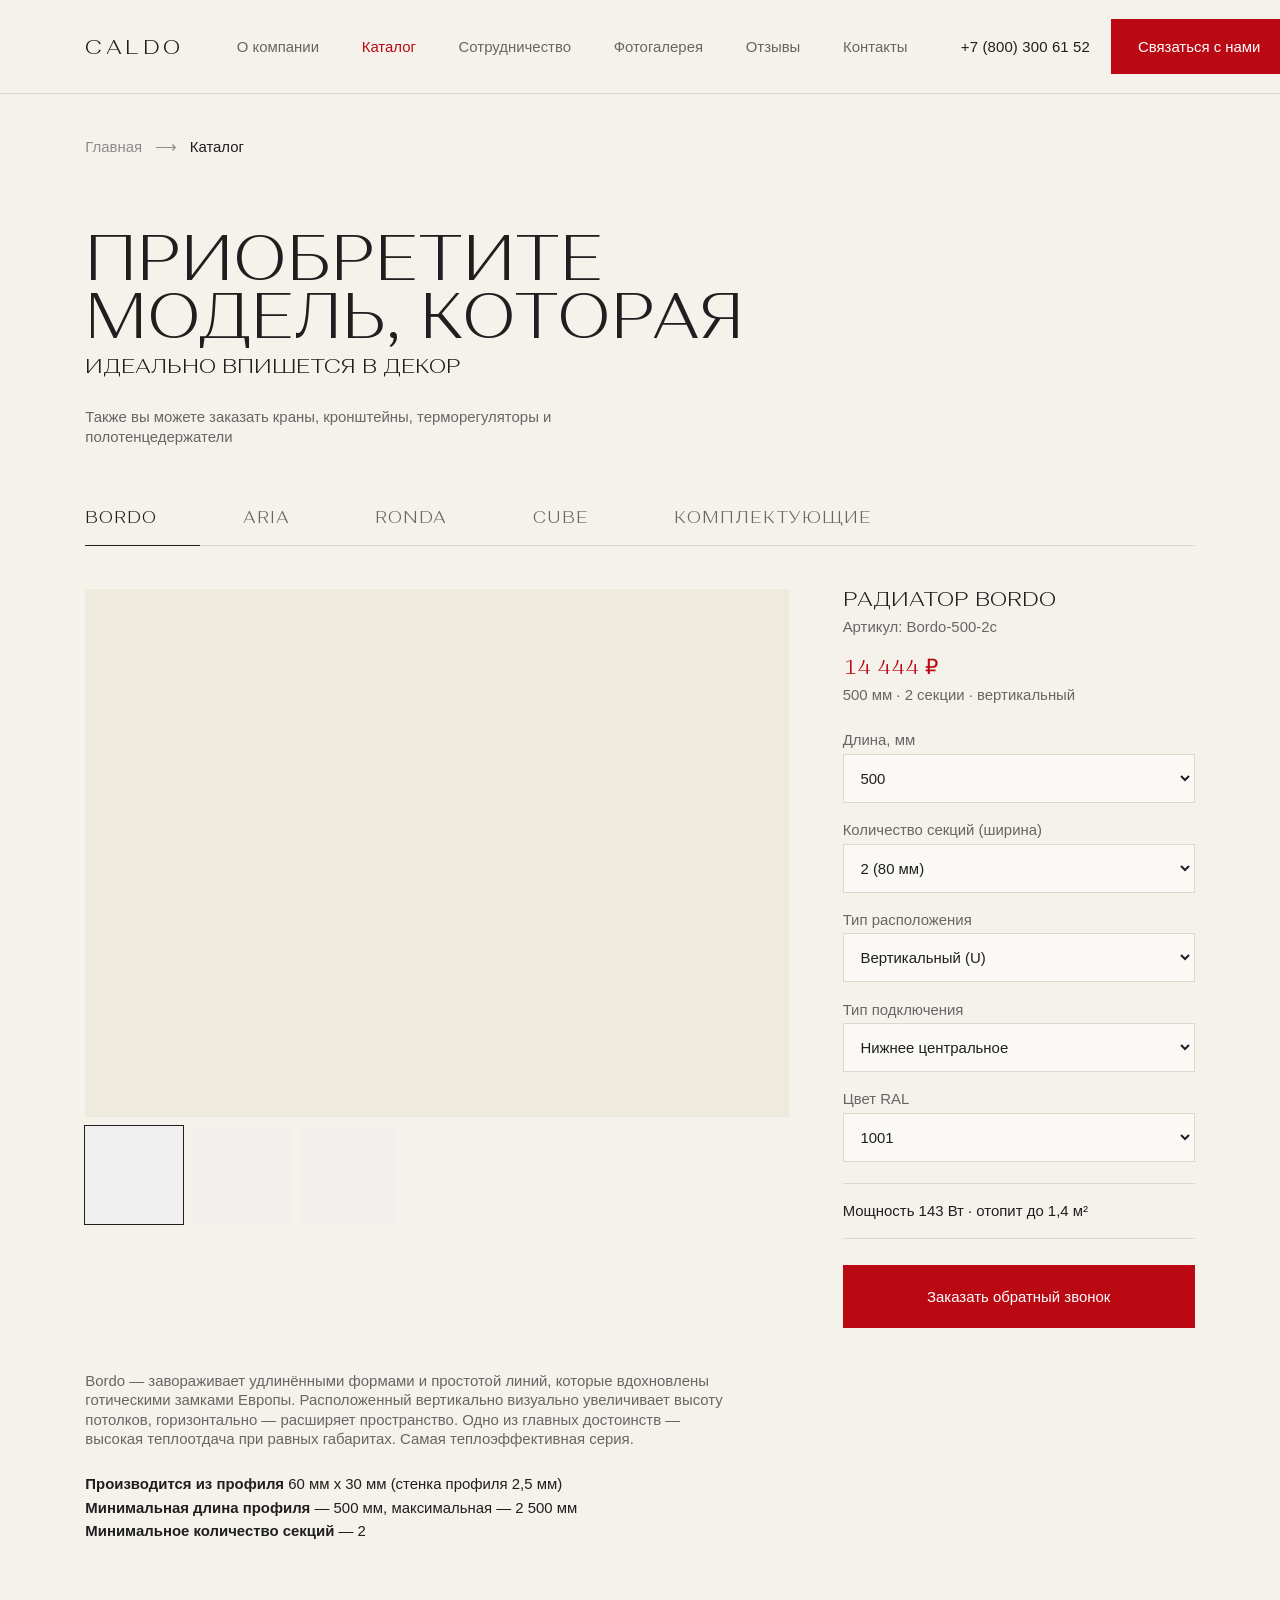
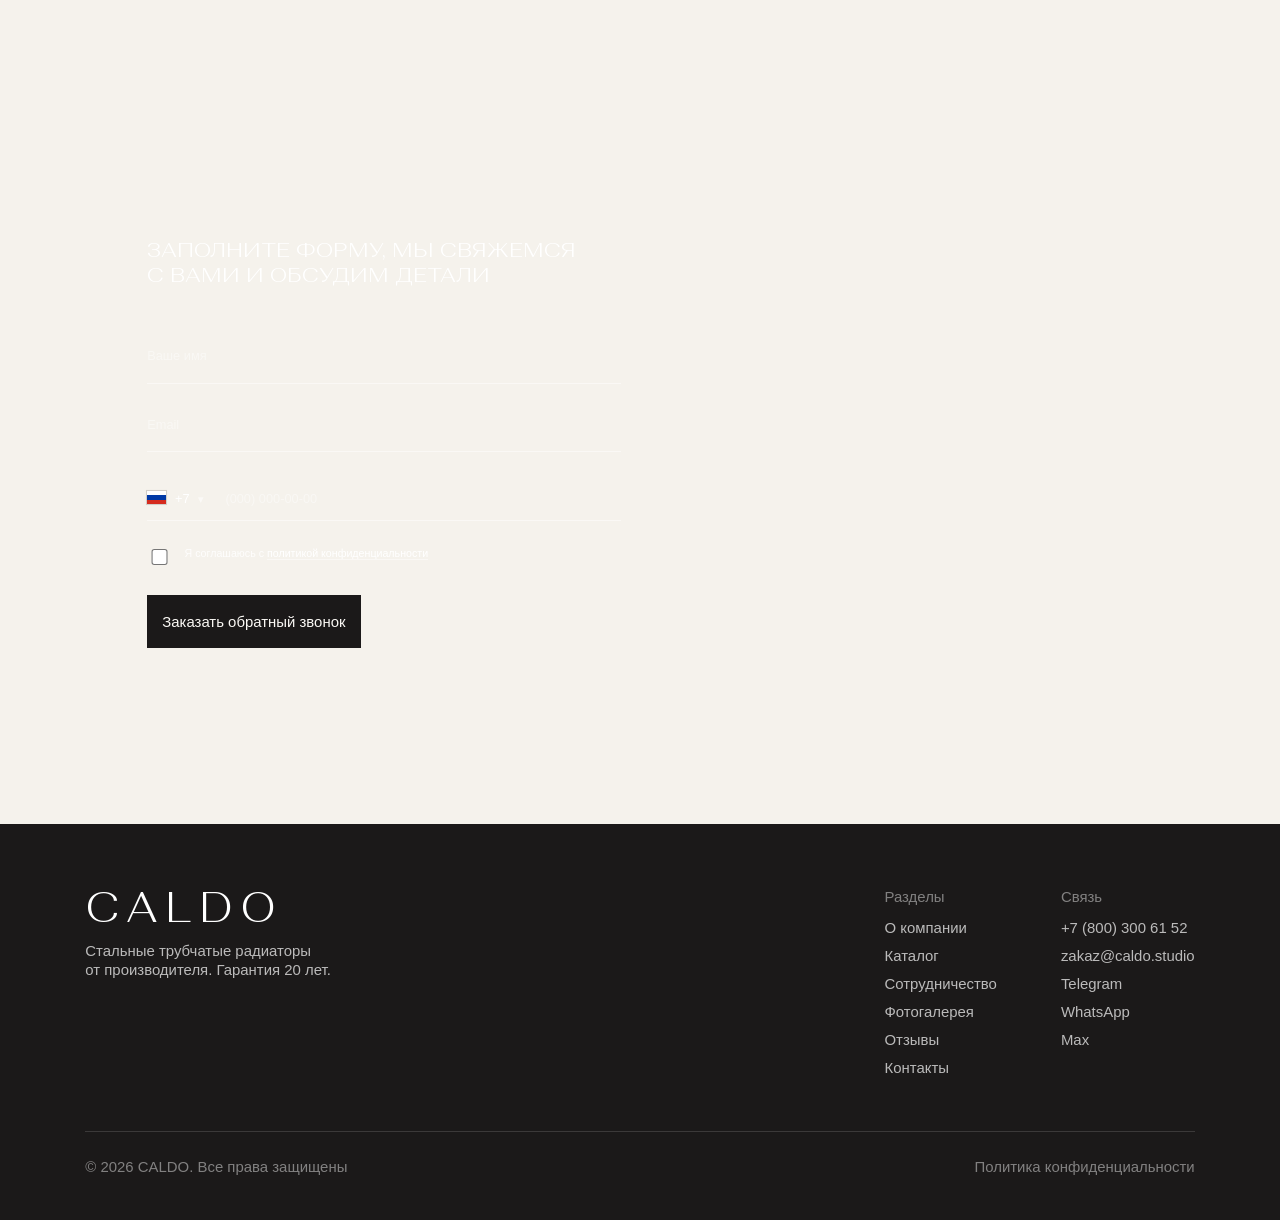
==== commit b4851f25: "Размеры тёмной формы из исходника" ====
--- a/catalog.html
+++ b/catalog.html
@@ -12,7 +12,7 @@
 <link rel="preconnect" href="https://static.tildacdn.com" crossorigin>
 <link rel="stylesheet" href="https://static.tildacdn.com/css/fonts-tildasans.css" media="print" onload="this.media='all'">
 <noscript><link rel="stylesheet" href="https://static.tildacdn.com/css/fonts-tildasans.css"></noscript>
-<link rel="stylesheet" href="assets/site.css?v=48">
+<link rel="stylesheet" href="assets/site.css?v=49">
 </head>
 
 <body>
@@ -215,6 +215,6 @@
   </div>
 </footer>
 
-<script src="assets/site.js?v=48"></script>
+<script src="assets/site.js?v=49"></script>
 </body>
 </html>
--- a/assets/site.css
+++ b/assets/site.css
@@ -1669,11 +1669,22 @@
    высоту панели и радиатор уходил из кадра. */
 @media (max-width: 639px) {
   .cform__ph { background-position: 78% center; }
-  /* Кнопка на сайте 260 из 300 — не во всю ширину панели */
-  .cform__form .btn { width: 100%; max-width: 260px; }
-  .form--dark input::placeholder { color: rgba(255, 255, 255, .45); }
-  .form--dark .field--phone .field__code { color: rgba(255, 255, 255, .7); }
-}
+}
+
+/* Размеры тёмной формы — из инлайновых стилей блока rec632151438.
+   Они не зависят от брейкпоинта, значит верны и на десктопе:
+   поля 12 / 40, согласие 10, кнопка 200 × 50. */
+.form--dark input[type="text"],
+.form--dark input[type="tel"],
+.form--dark input[type="email"],
+.form--dark .field--phone .field__code { font-size: 12px; }
+.form--dark input[type="text"],
+.form--dark input[type="tel"],
+.form--dark input[type="email"] { height: 40px; }
+.form--dark input::placeholder { color: rgba(255, 255, 255, .45); }
+.form--dark .consent { font-size: 10px; line-height: 14px; }
+.form--dark .consent input { width: 16px; height: 16px; }
+.form--dark .btn { width: 200px; height: 50px; padding: 0 15px; font-weight: 300; }
 
 /* Флажок кода страны — как в форме сайта */
 .field--phone .field__code::before {
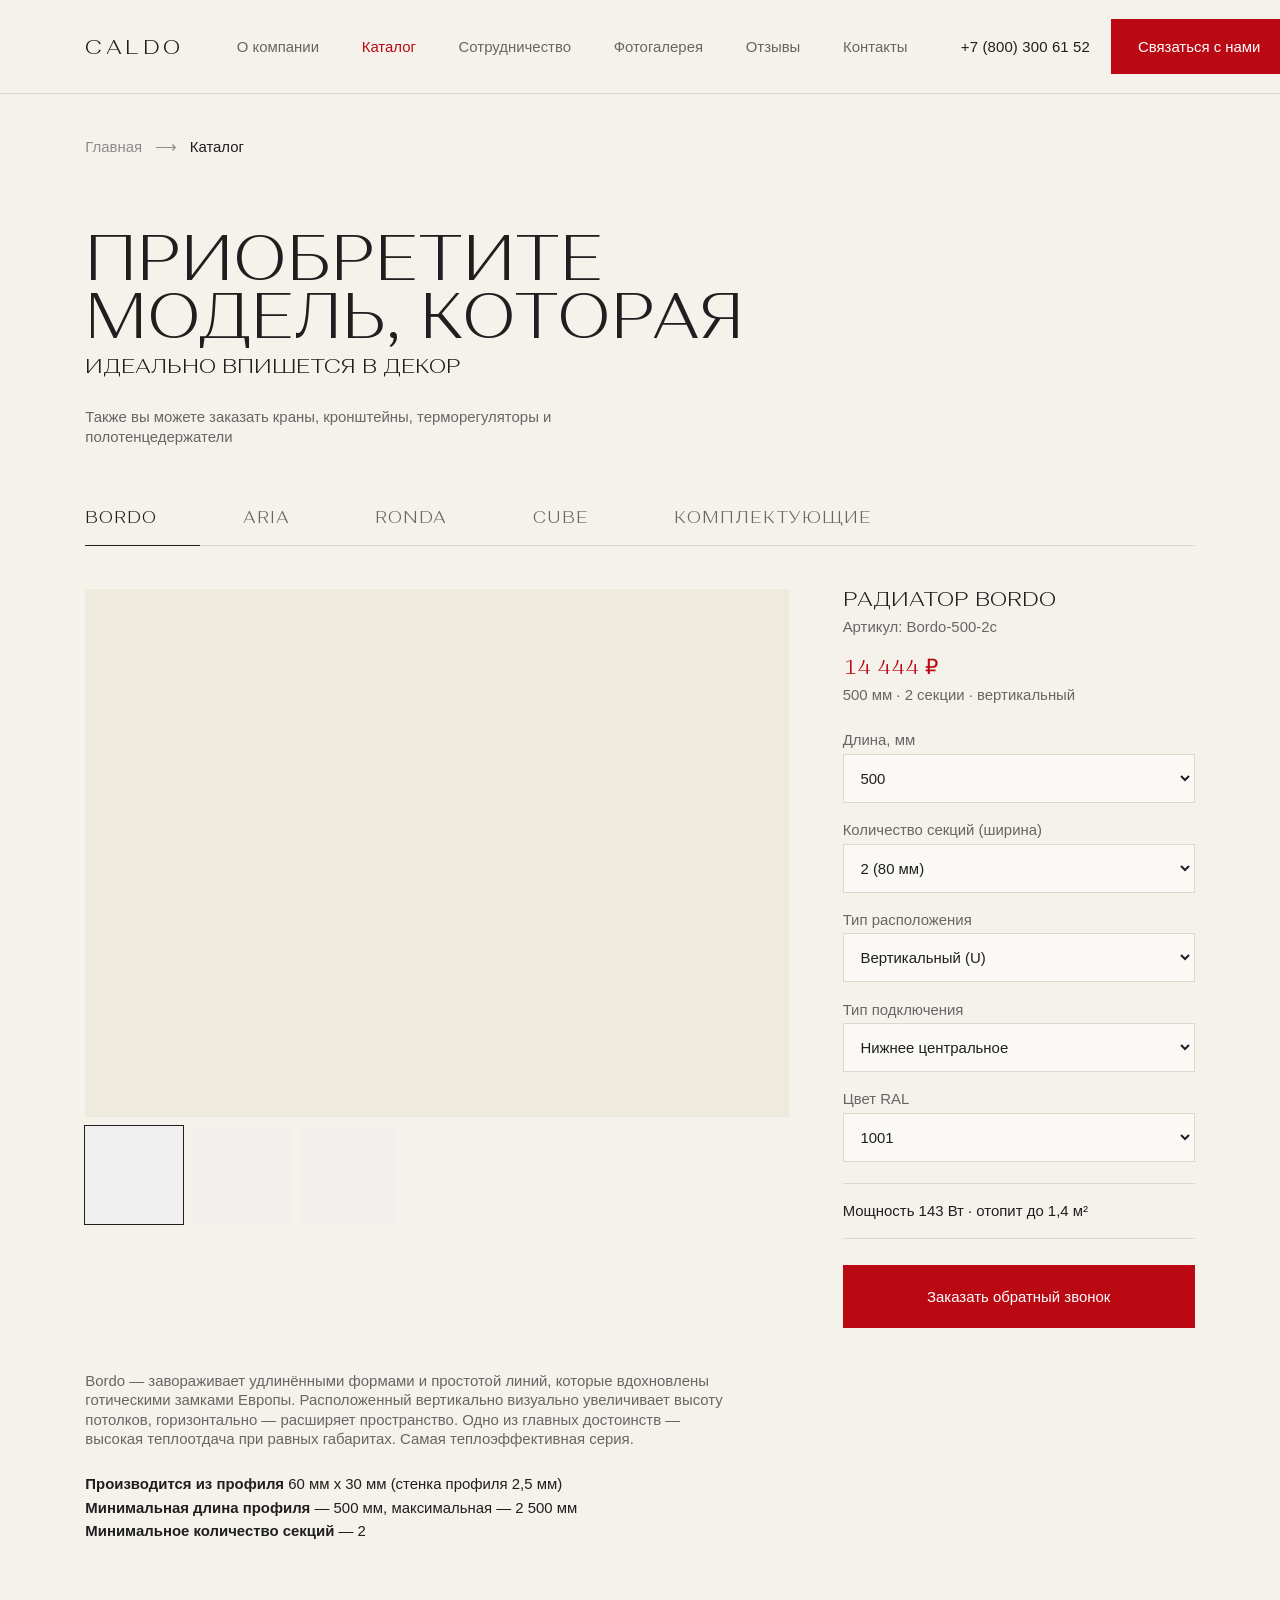
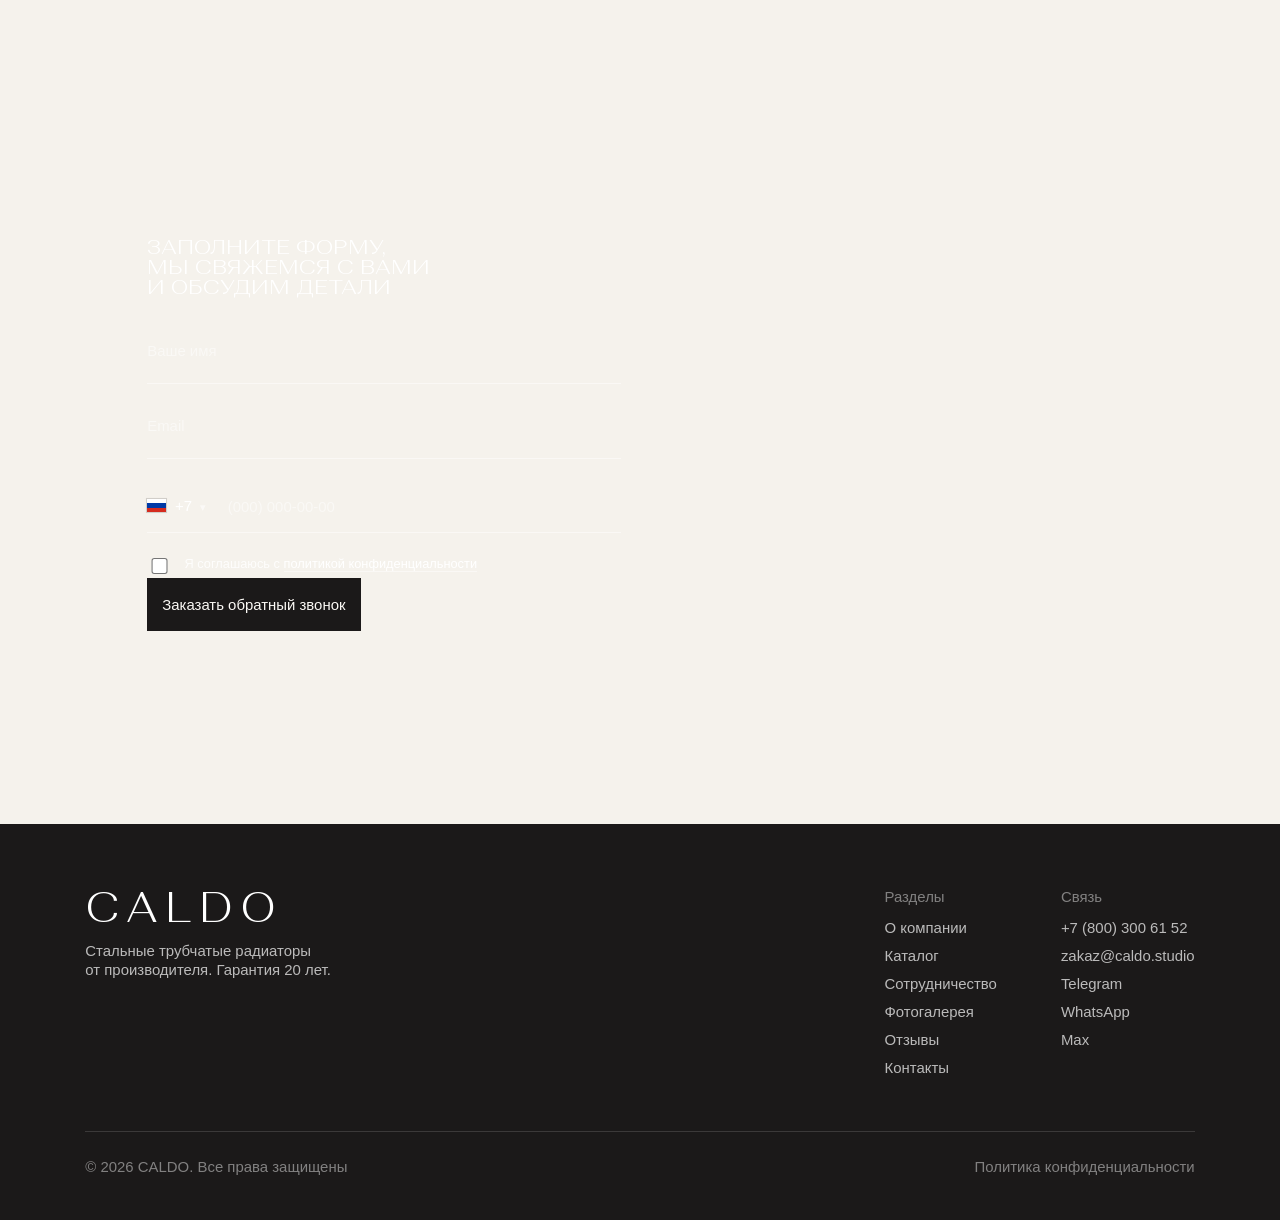
==== commit 36c435cc: "Форма по координатам исходника" ====
--- a/catalog.html
+++ b/catalog.html
@@ -12,7 +12,7 @@
 <link rel="preconnect" href="https://static.tildacdn.com" crossorigin>
 <link rel="stylesheet" href="https://static.tildacdn.com/css/fonts-tildasans.css" media="print" onload="this.media='all'">
 <noscript><link rel="stylesheet" href="https://static.tildacdn.com/css/fonts-tildasans.css"></noscript>
-<link rel="stylesheet" href="assets/site.css?v=49">
+<link rel="stylesheet" href="assets/site.css?v=52">
 </head>
 
 <body>
@@ -215,6 +215,6 @@
   </div>
 </footer>
 
-<script src="assets/site.js?v=49"></script>
+<script src="assets/site.js?v=52"></script>
 </body>
 </html>
--- a/assets/site.css
+++ b/assets/site.css
@@ -1372,16 +1372,24 @@
   width: 1200px; height: 510px;
   margin: var(--s20) auto 0;
 }
+/* Размеры из исходника rec632151438: снимок 652 × 510 на 78/725,
+   заголовок 360 на 138/785, форма 444 на 138/873 — то есть 60 от
+   верха снимка до заголовка и 148 до формы. Раньше снимок был
+   растянут на 1043 и показывал не тот кусок кадра. */
 .cform__ph {
   position: absolute; left: 78px; top: 0;
-  width: 1043px; height: 510px;
+  width: 652px; height: 510px;
   background-size: cover; background-position: center;
 }
-.cform__inner { position: absolute; left: 138px; top: 60px; width: 444px; }
+.cform__inner {
+  position: absolute; left: 138px; top: 60px; width: 444px;
+  display: grid; grid-template-rows: 88px auto;   /* форма ровно на 148 от верха снимка */
+}
 .cform__lead {
-  margin: 0 0 var(--s12);
-  font-family: var(--font-display); font-weight: 300;
-  font-size: 20px; line-height: 24px; text-transform: uppercase;
+  margin: 0;
+  width: 360px; max-width: 100%;
+  font-family: var(--font-display); font-weight: 300;
+  font-size: 20px; line-height: 19px; text-transform: uppercase;
   color: var(--white);
 }
 .cform__form { width: 444px; max-width: 100%; }
@@ -1405,12 +1413,15 @@
   .cform__ph { position: absolute; inset: 0; left: 0; width: 100%; height: 100%; }
   .cform__ph::after {
     content: ""; position: absolute; inset: 0;
-    background: linear-gradient(180deg, rgba(20,19,19,.25) 0%, rgba(20,19,19,.05) 60%, rgba(20,19,19,.3) 100%);
+    background: linear-gradient(180deg, rgba(20,19,19,.45) 0%, rgba(20,19,19,.3) 60%, rgba(20,19,19,.45) 100%);
   }
+  /* Плашки в оригинале нет: стена на снимке сама тёмная, форма лежит
+     прямо на кадре. Лёгкое затемнение оставлено на снимке — наш кроп
+     шире исходного 300 × 354 и местами светлее. */
   .cform__inner {
     position: relative; width: auto; left: auto; top: auto;
     padding: var(--s8) var(--s6) var(--s10);
-    background: rgba(38, 43, 48, .88);
+    grid-template-rows: 65px auto;   /* 820 → 885 в исходнике */
   }
   .cform__form { width: 100%; max-width: 460px; }
   /* Согласие на тёмной форме — белым, без красной ссылки: в рефе она
@@ -1674,17 +1685,42 @@
 /* Размеры тёмной формы — из инлайновых стилей блока rec632151438.
    Они не зависят от брейкпоинта, значит верны и на десктопе:
    поля 12 / 40, согласие 10, кнопка 200 × 50. */
+/* Форма: на десктопе поля 14 / высота 50 / шаг 20, на телефоне
+   12 / 40 / 10 — значения inputfontsize, inputheight, inputmargbottom
+   и их res-320 из того же блока. */
 .form--dark input[type="text"],
 .form--dark input[type="tel"],
 .form--dark input[type="email"],
-.form--dark .field--phone .field__code { font-size: 12px; }
+.form--dark .field--phone,
+.form--dark .field--phone .field__code { font-size: 14px; }
 .form--dark input[type="text"],
 .form--dark input[type="tel"],
-.form--dark input[type="email"] { height: 40px; }
-.form--dark input::placeholder { color: rgba(255, 255, 255, .45); }
-.form--dark .consent { font-size: 10px; line-height: 14px; }
+.form--dark input[type="email"],
+.form--dark .field--phone { height: 50px; }
+.form--dark { gap: 0; }
+.form--dark .field { margin-bottom: 20px; }
+.form--dark input::placeholder { color: rgba(255, 255, 255, .5); }
+.form--dark .consent { font-size: 12px; line-height: 16px; }
 .form--dark .consent input { width: 16px; height: 16px; }
-.form--dark .btn { width: 200px; height: 50px; padding: 0 15px; font-weight: 300; }
+.form--dark .btn { width: 200px; height: 50px; padding: 0 15px; font-weight: 300; font-size: 14px; }
+
+@media (max-width: 639px) {
+  .form--dark input[type="text"],
+  .form--dark input[type="tel"],
+  .form--dark input[type="email"],
+  .form--dark .field--phone,
+  .form--dark .field--phone .field__code { font-size: 12px; }
+  .form--dark input[type="text"],
+  .form--dark input[type="tel"],
+  .form--dark input[type="email"],
+  .form--dark .field--phone { height: 40px; }
+  .form--dark .field { margin-bottom: 10px; }
+  .form--dark .consent { margin-bottom: 10px; }
+  .form--dark .consent { font-size: 10px; line-height: 14px; }
+  .form--dark .btn { font-size: 12px; }
+  .cform__lead { font-size: 16px; line-height: 19px; width: auto; }
+  .cform__form { width: auto; }
+}
 
 /* Флажок кода страны — как в форме сайта */
 .field--phone .field__code::before {
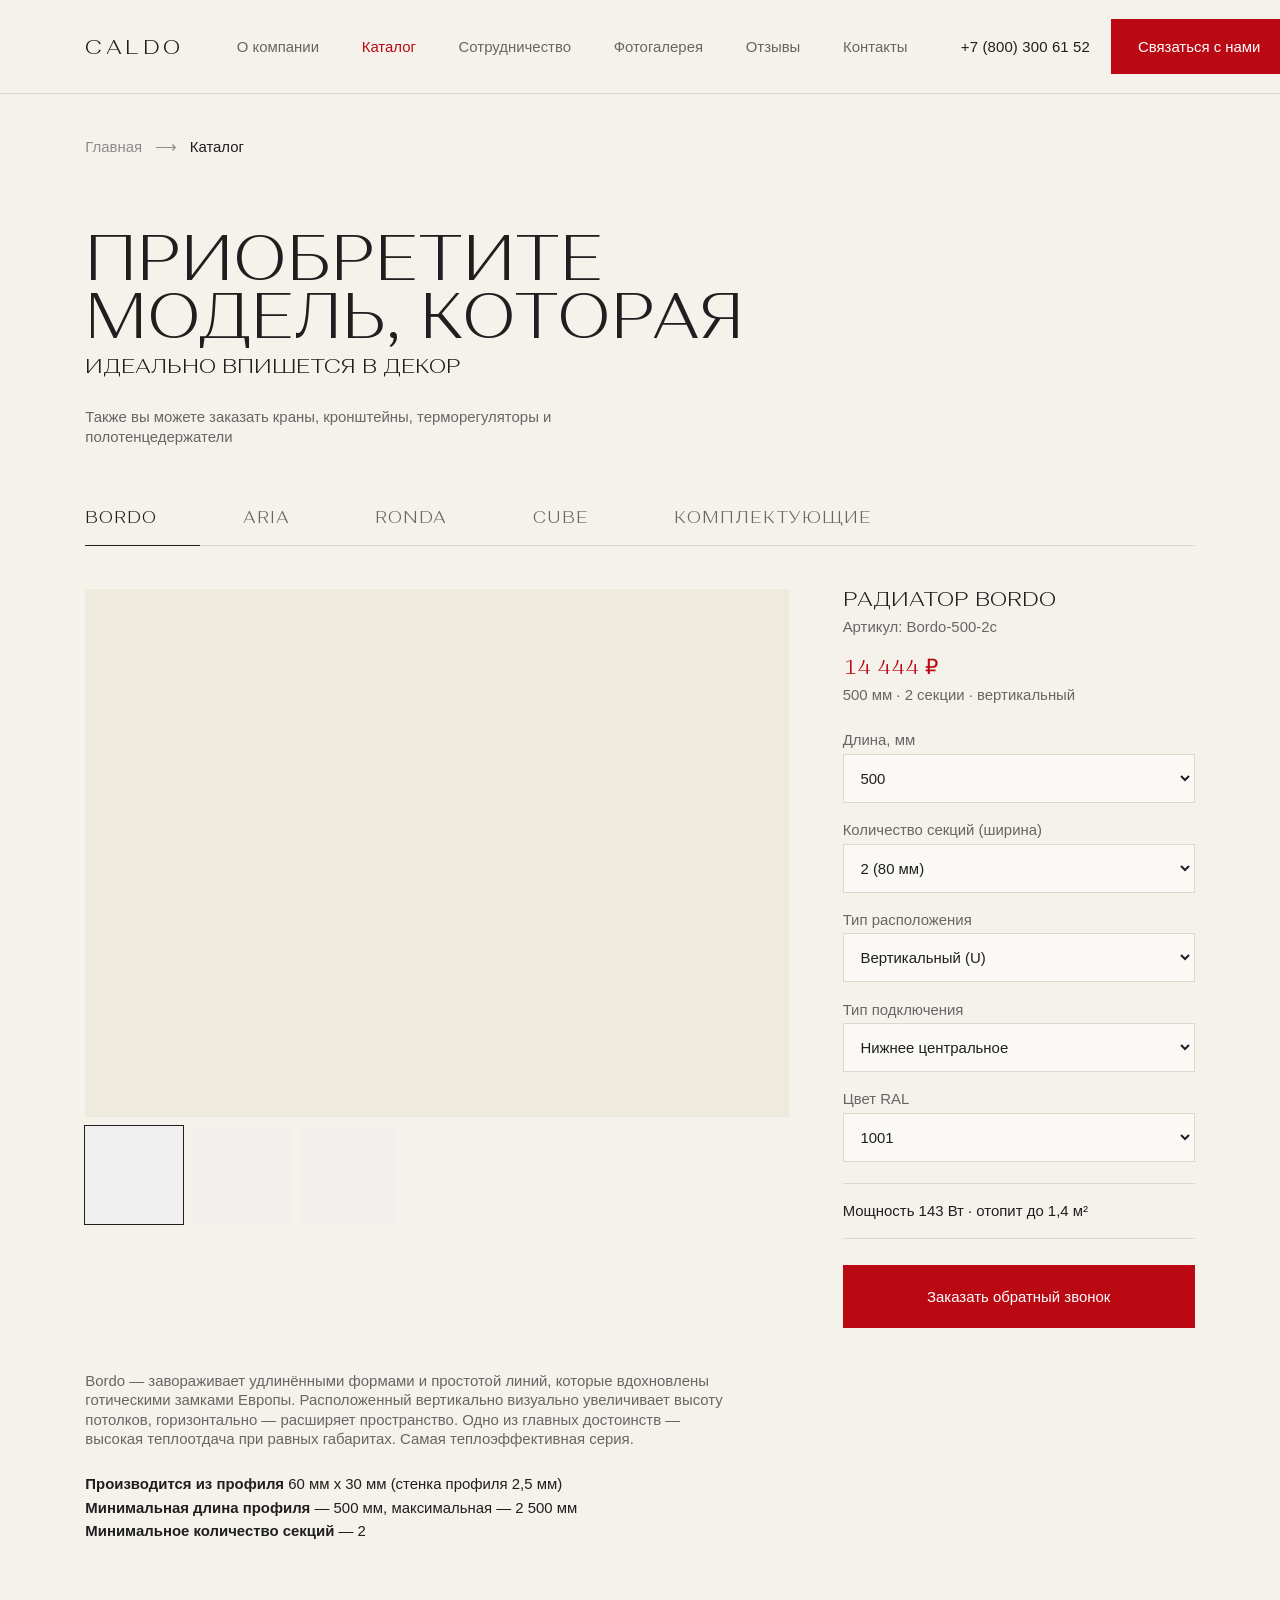
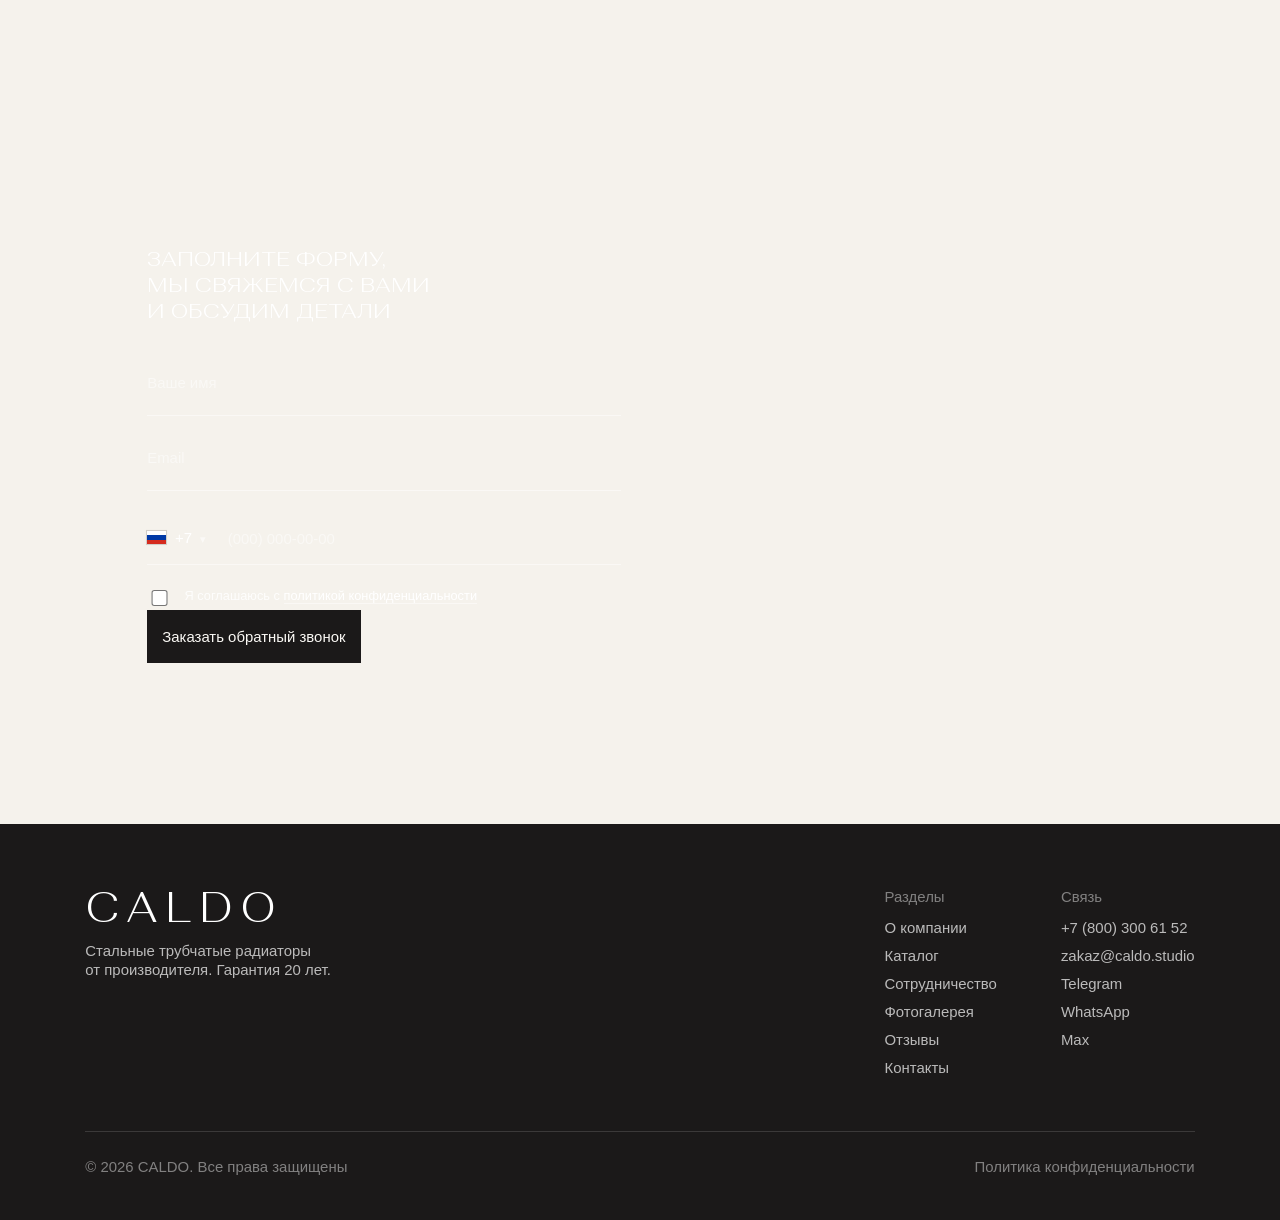
==== commit 95d714d5: "Сцена на прокрутке, широкий кадр формы" ====
--- a/catalog.html
+++ b/catalog.html
@@ -12,7 +12,7 @@
 <link rel="preconnect" href="https://static.tildacdn.com" crossorigin>
 <link rel="stylesheet" href="https://static.tildacdn.com/css/fonts-tildasans.css" media="print" onload="this.media='all'">
 <noscript><link rel="stylesheet" href="https://static.tildacdn.com/css/fonts-tildasans.css"></noscript>
-<link rel="stylesheet" href="assets/site.css?v=52">
+<link rel="stylesheet" href="assets/site.css?v=56">
 </head>
 
 <body>
@@ -215,6 +215,6 @@
   </div>
 </footer>
 
-<script src="assets/site.js?v=52"></script>
+<script src="assets/site.js?v=56"></script>
 </body>
 </html>
--- a/assets/site.css
+++ b/assets/site.css
@@ -1372,24 +1372,24 @@
   width: 1200px; height: 510px;
   margin: var(--s20) auto 0;
 }
-/* Размеры из исходника rec632151438: снимок 652 × 510 на 78/725,
-   заголовок 360 на 138/785, форма 444 на 138/873 — то есть 60 от
-   верха снимка до заголовка и 148 до формы. Раньше снимок был
-   растянут на 1043 и показывал не тот кусок кадра. */
+/* Замерено по десктопному рефу (окно 1920 = масштаб 1,6 к сетке 1200):
+   снимок от 78 до 1112 — это 1043 × 510; заголовок 138/69, интерлиньяж
+   24; форма 444 на 138/178. Блок на странице «Дизайнерам» у́же (652),
+   но здесь кадр широкий — как на рефе. */
 .cform__ph {
   position: absolute; left: 78px; top: 0;
-  width: 652px; height: 510px;
+  width: 1043px; height: 510px;
   background-size: cover; background-position: center;
 }
 .cform__inner {
-  position: absolute; left: 138px; top: 60px; width: 444px;
-  display: grid; grid-template-rows: 88px auto;   /* форма ровно на 148 от верха снимка */
+  position: absolute; left: 138px; top: 69px; width: 444px;
+  display: grid; grid-template-rows: 109px auto;   /* форма ровно на 178 от верха снимка */
 }
 .cform__lead {
   margin: 0;
   width: 360px; max-width: 100%;
   font-family: var(--font-display); font-weight: 300;
-  font-size: 20px; line-height: 19px; text-transform: uppercase;
+  font-size: 20px; line-height: 24px; text-transform: uppercase;
   color: var(--white);
 }
 .cform__form { width: 444px; max-width: 100%; }
@@ -1409,7 +1409,8 @@
   /* Как в мобильной версии сайта: снимок на весь блок, поверх него
      тёмная полупрозрачная панель с заголовком и полями. Панель не
      доходит до низа — под ней видно продолжение кадра. */
-  .cform { width: auto; height: auto; padding: 0 0 70px; margin-inline: var(--gutter); }
+    /* Под кнопкой в исходнике остаётся 27 px кадра, а не 70 */
+  .cform { width: auto; height: auto; padding: 0 0 27px; margin-inline: var(--gutter); }
   .cform__ph { position: absolute; inset: 0; left: 0; width: 100%; height: 100%; }
   .cform__ph::after {
     content: ""; position: absolute; inset: 0;
@@ -1420,8 +1421,8 @@
      шире исходного 300 × 354 и местами светлее. */
   .cform__inner {
     position: relative; width: auto; left: auto; top: auto;
-    padding: var(--s8) var(--s6) var(--s10);
-    grid-template-rows: 65px auto;   /* 820 → 885 в исходнике */
+    padding: var(--s8) var(--s6) 0;   /* низ задаёт сам блок: 27 кадра под кнопкой */
+    grid-template-rows: 88px auto;
   }
   .cform__form { width: 100%; max-width: 460px; }
   /* Согласие на тёмной форме — белым, без красной ссылки: в рефе она
@@ -1567,15 +1568,53 @@
   left: 80px; top: 285px; width: 500px; height: 416px;
   background-size: cover; background-position: center;
 }
-/* На десктопе оба снимка стоят на одних координатах — как в оригинале,
-   где верхний перекрывает нижний. Показываем один, второй ждёт мобилки. */
-.deal__ph--1 { display: none; }
 
 /* Оригинал ставит предложения в ряд: 339 и 679 по горизонтали, 434 по
    вертикали, кнопка под названием на 496 */
 .deal__offer { top: 434px; width: 250px; display: grid; gap: 28px; justify-items: start; }
 .deal__offer--1 { left: 339px; }
 .deal__offer--2 { left: 679px; width: 280px; }
+
+/* ------------------------------------------------------------------
+   Сцена на прокрутке — как в блоке rec819904326.
+   Там блок закрепляется и меняет содержимое: снимок Aria уезжает
+   вправо на 440 и сменяется снимком Cube, «Оптовые продажи» уходят
+   влево на 350 и гаснут, вместо них появляются «Дизайнерам и
+   строителям» и едут влево на 130. Значения mx и порядок шагов
+   сняты с data-animate-sbs-opts.
+   Прогресс скролла кладёт в --p скрипт; без него и при отключённой
+   анимации блок остаётся статичным и показывает оба предложения.
+   ------------------------------------------------------------------ */
+@media (min-width: 1200px) {
+  .deal--scene { --p: 0; }
+  .section--deal.has-scene { height: 1700px; }
+  .has-scene .deal--scene { position: sticky; top: 90px; }
+
+  .deal--scene .deal__ph--2 {                      /* Aria — первый кадр */
+    transform: translateX(calc(440px * var(--p)));
+    opacity: calc(1 - clamp(0, (var(--p) - .45) * 4, 1));
+  }
+  .deal--scene .deal__ph--1 {                      /* Cube — второй кадр */
+    transform: translateX(calc(440px * var(--p)));
+    opacity: clamp(0, (var(--p) - .45) * 4, 1);
+  }
+  .deal--scene .deal__offer--2 {                   /* «Оптовые продажи» уходят */
+    transform: translateX(calc(-350px * var(--p)));
+    opacity: calc(1 - clamp(0, (var(--p) - .35) * 4, 1));
+  }
+  .deal--scene .deal__offer--1 {                   /* «Дизайнерам» появляются */
+    transform: translateX(calc(-130px * var(--p)));
+    opacity: clamp(0, (var(--p) - .5) * 4, 1);
+  }
+}
+@media (prefers-reduced-motion: reduce) {
+  .section--deal.has-scene { height: auto; }
+  .has-scene .deal--scene { position: static; }
+  .deal--scene .deal__ph--1, .deal--scene .deal__ph--2,
+  .deal--scene .deal__offer--1, .deal--scene .deal__offer--2 {
+    transform: none; opacity: 1;
+  }
+}
 .deal__name {
   font-family: var(--font-display); font-weight: 300;
   font-size: 16px; line-height: 21px; text-transform: uppercase;
@@ -1602,7 +1641,7 @@
   /* Каждое предложение со своим снимком, как в мобильной версии сайта:
      Cube — дизайнерам и строителям, Aria — оптовым продажам */
   .deal__ph { height: 300px; }
-  .deal__ph--1 { display: block; order: 1; }
+  .deal__ph--1 { order: 1; }
   .deal__offer--1 { order: 2; }
   .deal__ph--2 { order: 3; }
   .deal__offer--2 { order: 4; }
@@ -1718,7 +1757,9 @@
   .form--dark .consent { margin-bottom: 10px; }
   .form--dark .consent { font-size: 10px; line-height: 14px; }
   .form--dark .btn { font-size: 12px; }
-  .cform__lead { font-size: 16px; line-height: 19px; width: auto; }
+  /* Исходник держит на телефоне 16, но так заголовок теряется —
+     оставляем 20 и раздвигаем строку под него */
+  .cform__lead { font-size: 20px; line-height: 22px; width: auto; }
   .cform__form { width: auto; }
 }
 
